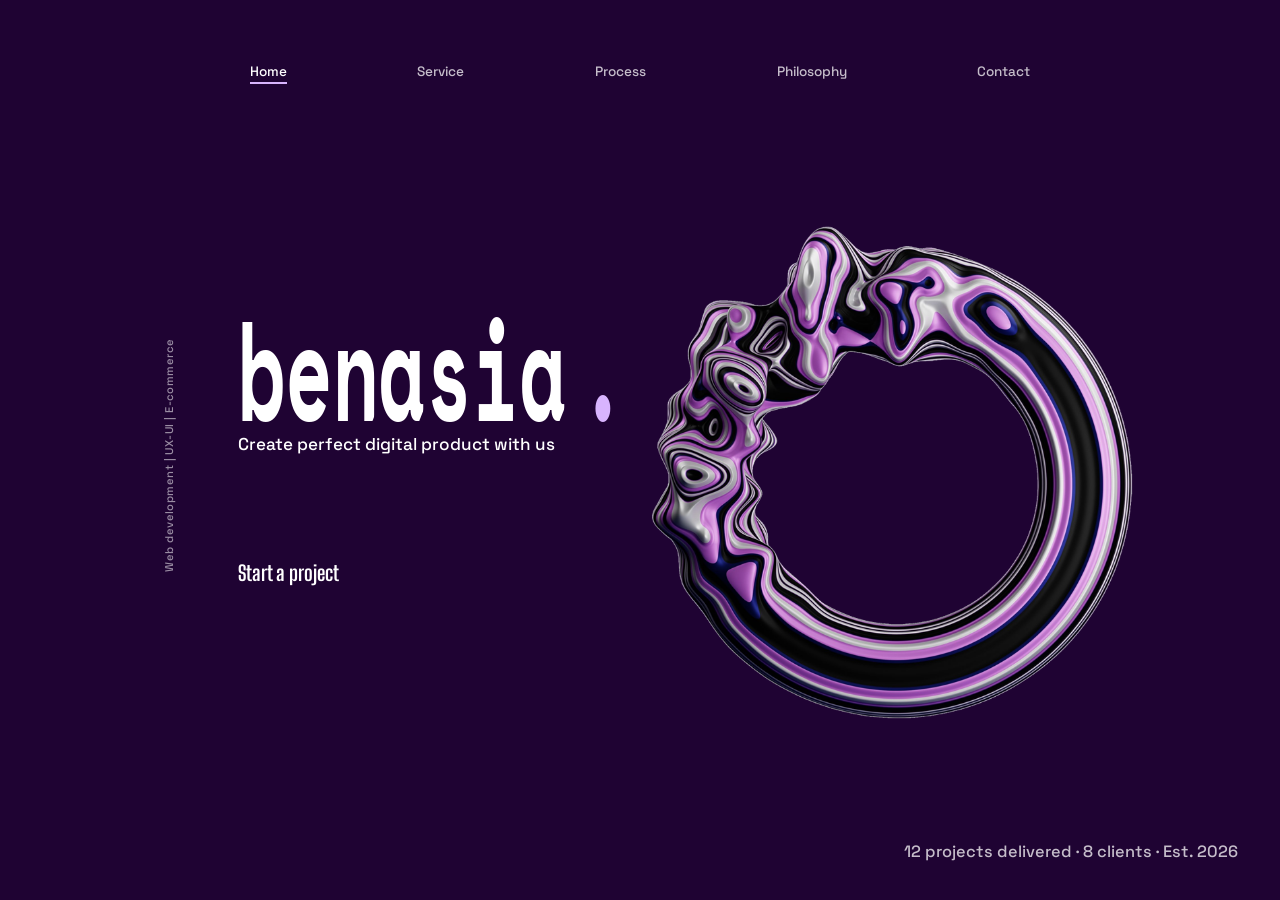
==== index.html @ 4ae8dc89 "Initial commit: Benasia hero section Dark violet hero with condensed monospace wordmark, 3D chrome r" ====
<!doctype html>
<html lang="en">
<head>
  <meta charset="UTF-8" />
  <meta name="viewport" content="width=device-width, initial-scale=1" />
  <title>Benasia — Web development, UX/UI, E-commerce</title>
  <meta name="description" content="Benasia crafts perfect digital products — web development, UX/UI design and e-commerce experiences." />

  <link rel="preconnect" href="https://fonts.googleapis.com" />
  <link rel="preconnect" href="https://fonts.gstatic.com" crossorigin />
  <link href="https://fonts.googleapis.com/css2?family=Space+Mono:wght@700&family=Big+Shoulders+Display:wght@700;800;900&family=Space+Grotesk:wght@400;500;600;700&display=swap" rel="stylesheet" />

  <link rel="stylesheet" href="styles.css" />
</head>
<body>
  <a class="skip-link" href="#main">Skip to main content</a>

  <main id="main">
    <section class="hero" id="top" aria-labelledby="hero-title">
      <header class="site-header">
        <div class="site-header__inner">
          <nav class="primary-nav" aria-label="Primary">
            <ul id="primary-nav-list" class="primary-nav__list">
              <li><a href="#top" class="is-active">Home</a></li>
              <li><a href="#service">Service</a></li>
              <li><a href="#process">Process</a></li>
              <li><a href="#philosophy">Philosophy</a></li>
              <li><a href="#contact">Contact</a></li>
            </ul>
          </nav>

          <button
            type="button"
            class="nav-toggle"
            id="navToggle"
            aria-expanded="false"
            aria-controls="primary-nav-list"
            aria-label="Toggle navigation menu"
          >
            <span class="nav-toggle__bar"></span>
            <span class="nav-toggle__bar"></span>
            <span class="nav-toggle__bar"></span>
          </button>
        </div>
      </header>

      <p class="hero__vertical-label">Web development&nbsp;|&nbsp;UX-UI&nbsp;|&nbsp;E-commerce</p>

      <div class="hero__visual" aria-hidden="true">
        <img class="ring-art" src="assets/ring.png" alt="" width="748" height="760" />
      </div>

      <div class="hero__content">
        <h1 id="hero-title" class="hero__title">
          <span class="hero__title-visual" aria-hidden="true"><span class="hero__title-word"><span>b</span><span>e</span><span>n</span><span>a</span><span>s</span><span>i</span><span>a</span></span><span class="hero__title-dot">.</span></span>
          <span class="sr-only">benasia.</span>
        </h1>

        <p class="hero__subtitle">Create perfect digital product with us</p>

        <a class="hero__cta" href="#contact">
          Start a project
          <svg class="hero__cta-icon" width="16" height="16" viewBox="0 0 24 24" fill="none" aria-hidden="true" focusable="false">
            <path d="M5 12h14M13 6l6 6-6 6" stroke="currentColor" stroke-width="2" stroke-linecap="round" stroke-linejoin="round" />
          </svg>
        </a>
      </div>

      <p class="hero__stats">12 projects delivered&nbsp;&middot;&nbsp;8 clients&nbsp;&middot;&nbsp;Est. 2026</p>
    </section>
  </main>

  <script src="script.js" defer></script>
</body>
</html>
---- styles.css ----
/* ---------------------------------------------------
   Design tokens
   Desktop layout below is calibrated against a measured
   1920x1080 reference comp (positions expressed in vw/vh
   so the composition scales together as one unit).
--------------------------------------------------- */
:root {
  /* color */
  --color-bg: #1f0333;
  --color-text: #ffffff;
  --color-text-muted: rgba(255, 255, 255, 0.74);
  --color-text-faint: rgba(255, 255, 255, 0.55);
  --color-accent: #a855f7;
  --color-accent-2: #d8b4fe;
  --color-focus: #e9d8ff;

  /* type */
  --font-display: "Big Shoulders Display", ui-sans-serif, system-ui, sans-serif;
  --font-body: "Space Grotesk", ui-sans-serif, system-ui, sans-serif;

  /* spacing (4/8 rhythm) */
  --space-1: 0.25rem;
  --space-2: 0.5rem;
  --space-3: 0.75rem;
  --space-4: 1rem;
  --space-6: 1.5rem;
  --space-8: 2rem;
  --space-12: 3rem;
  --space-16: 4rem;
  --space-24: 6rem;

  /* motion */
  --ease-out: cubic-bezier(0.16, 1, 0.3, 1);
  --duration-fast: 180ms;
  --duration-base: 260ms;

  /* layout */
  --container-max: 1280px;
}

/* ---------------------------------------------------
   Reset
--------------------------------------------------- */
*,
*::before,
*::after {
  box-sizing: border-box;
}

html {
  -webkit-text-size-adjust: 100%;
}

body {
  margin: 0;
  min-height: 100dvh;
  background: var(--color-bg);
  color: var(--color-text);
  font-family: var(--font-body);
  font-size: 16px;
  line-height: 1.5;
  -webkit-font-smoothing: antialiased;
}

img,
svg {
  display: block;
  max-width: 100%;
}

a {
  color: inherit;
  text-decoration: none;
}

ul {
  margin: 0;
  padding: 0;
  list-style: none;
}

button {
  font: inherit;
  color: inherit;
  background: none;
  border: none;
  cursor: pointer;
}

.wrap {
  width: 100%;
  max-width: var(--container-max);
  margin-inline: auto;
  padding-inline: var(--space-6);
}

/* ---------------------------------------------------
   Accessibility helpers
--------------------------------------------------- */
.skip-link {
  position: absolute;
  top: -100%;
  left: var(--space-4);
  z-index: 1000;
  background: var(--color-text);
  color: var(--color-bg);
  padding: var(--space-3) var(--space-6);
  border-radius: 8px;
  font-weight: 600;
  transition: top var(--duration-base) var(--ease-out);
}

.skip-link:focus {
  top: var(--space-4);
}

:focus-visible {
  outline: 2px solid var(--color-focus);
  outline-offset: 3px;
  border-radius: 4px;
}

.sr-only {
  position: absolute;
  width: 1px;
  height: 1px;
  padding: 0;
  margin: -1px;
  overflow: hidden;
  clip: rect(0, 0, 0, 0);
  white-space: nowrap;
  border: 0;
}

/* ---------------------------------------------------
   Hero (fills the viewport; header/nav, vertical label,
   ring and stats are all anchored to it by vw/vh so the
   whole composition matches the reference comp together)
--------------------------------------------------- */
.hero {
  position: relative;
  min-height: 100vh;
  min-height: 100dvh;
  overflow: clip;
}

.site-header {
  position: absolute;
  top: 0;
  left: 0;
  right: 0;
  z-index: 100;
  padding-top: 5.6vh;
}

.site-header__inner {
  position: relative;
  display: flex;
  align-items: center;
  justify-content: center;
}

.primary-nav__list {
  display: flex;
  align-items: center;
  width: min(61vw, 1170px);
  justify-content: space-between;
}

.primary-nav__list a {
  position: relative;
  display: inline-flex;
  align-items: center;
  min-height: 44px;
  font-size: clamp(0.85rem, 1.05vw, 1.1rem);
  font-weight: 500;
  color: var(--color-text-muted);
  transition: color var(--duration-fast) var(--ease-out);
}

.primary-nav__list a::after {
  content: "";
  position: absolute;
  left: 0;
  right: 100%;
  bottom: 10px;
  height: 2px;
  background: var(--color-accent-2);
  transition: right var(--duration-base) var(--ease-out);
}

.primary-nav__list a:hover,
.primary-nav__list a:focus-visible {
  color: var(--color-text);
}

.primary-nav__list a:hover::after,
.primary-nav__list a:focus-visible::after,
.primary-nav__list a.is-active::after {
  right: 0;
}

.primary-nav__list a.is-active {
  color: var(--color-text);
}

.nav-toggle {
  display: none;
  position: absolute;
  right: var(--space-6);
  top: 50%;
  transform: translateY(-50%);
  flex-direction: column;
  justify-content: center;
  align-items: center;
  gap: 5px;
  width: 44px;
  height: 44px;
  border-radius: 8px;
}

.nav-toggle__bar {
  width: 22px;
  height: 2px;
  background: var(--color-text);
  border-radius: 2px;
  transition: transform var(--duration-base) var(--ease-out), opacity var(--duration-fast) var(--ease-out);
}

.nav-toggle[aria-expanded="true"] .nav-toggle__bar:nth-child(1) {
  transform: translateY(7px) rotate(45deg);
}

.nav-toggle[aria-expanded="true"] .nav-toggle__bar:nth-child(2) {
  opacity: 0;
}

.nav-toggle[aria-expanded="true"] .nav-toggle__bar:nth-child(3) {
  transform: translateY(-7px) rotate(-45deg);
}

.hero__vertical-label {
  position: absolute;
  left: 13.2vw;
  top: 50.5vh;
  transform: translate(-50%, -50%) rotate(180deg);
  writing-mode: vertical-rl;
  font-size: clamp(0.7rem, 0.8vw, 0.9rem);
  font-weight: 500;
  letter-spacing: 0.04em;
  color: var(--color-text-faint);
  margin: 0;
  white-space: nowrap;
  z-index: 2;
}

.hero__visual {
  position: absolute;
  z-index: 1;
  left: 69.7vw;
  top: 52.4vh;
  transform: translate(-50%, -50%);
  width: clamp(280px, 39.4vw, 760px);
  pointer-events: none;
}

.ring-art {
  position: relative;
  width: 100%;
  height: auto;
}

.hero__content {
  position: absolute;
  z-index: 2;
  left: 18.6vw;
  top: 34.3vh;
  max-width: 46vw;
}

.hero__title {
  margin: 0;
  font-family: "Space Mono", ui-monospace, monospace;
  font-weight: 700;
  font-size: clamp(2.4rem, 10.9vw, 13.1rem);
  line-height: 0.85;
  letter-spacing: -0.02em;
}

.hero__title-visual {
  display: inline-flex;
  align-items: baseline;
  transform: scaleX(0.562);
  transform-origin: left center;
}

.hero__title-word {
  display: inline-flex;
}

.hero__title-word span {
  display: inline-block;
  clip-path: polygon(18% 0, 100% 0, 100% 82%, 82% 100%, 0 100%, 0 18%);
}

.hero__title-dot {
  display: inline-block;
  color: var(--color-accent-2);
  margin-left: 0.18em;
  clip-path: polygon(18% 0, 100% 0, 100% 82%, 82% 100%, 0 100%, 0 18%);
}

.hero__subtitle {
  margin: 0.5vh 0 0;
  max-width: 34ch;
  font-size: clamp(1rem, 1.34vw, 1.5rem);
  font-weight: 500;
  color: var(--color-text);
}

.hero__cta {
  display: inline-flex;
  align-items: center;
  gap: var(--space-2);
  margin-top: 10.5vh;
  min-height: 44px;
  font-family: var(--font-display);
  font-weight: 700;
  font-size: clamp(1.1rem, 1.62vw, 1.8rem);
  transition: color var(--duration-fast) var(--ease-out);
}

.hero__cta-icon {
  opacity: 0;
  transform: translateX(-4px);
  transition: transform var(--duration-base) var(--ease-out), opacity var(--duration-base) var(--ease-out);
}

.hero__cta:hover,
.hero__cta:focus-visible {
  color: var(--color-accent-2);
}

.hero__cta:hover .hero__cta-icon,
.hero__cta:focus-visible .hero__cta-icon {
  opacity: 1;
  transform: translateX(0);
}

.hero__stats {
  position: absolute;
  right: 3.3vw;
  bottom: 3.9vh;
  margin: 0;
  font-size: clamp(0.9rem, 1.28vw, 1.5rem);
  font-weight: 500;
  color: var(--color-text-muted);
  z-index: 2;
}

/* ---------------------------------------------------
   Reduced motion
--------------------------------------------------- */
@media (prefers-reduced-motion: reduce) {
  * {
    scroll-behavior: auto !important;
  }
}

/* ---------------------------------------------------
   Responsive (below the reference's desktop composition,
   fall back to a simple stacked flow layout)
--------------------------------------------------- */
@media (max-width: 1023px) {
  .hero {
    min-height: auto;
    padding-block: 6.5rem 3rem;
  }

  .site-header {
    position: relative;
    padding-top: 0;
  }

  .site-header__inner {
    padding-inline: var(--space-6);
    height: 72px;
  }

  .hero__vertical-label {
    display: none;
  }

  .hero__visual {
    position: relative;
    inset: auto;
    left: auto;
    top: auto;
    transform: none;
    width: min(80vw, 420px);
    margin-inline: auto;
  }

  .hero__content {
    position: relative;
    left: auto;
    top: auto;
    max-width: none;
    padding-inline: clamp(2rem, 8vw, 3.5rem);
    text-align: left;
  }

  .hero__title {
    font-size: clamp(2.75rem, 12vw, 5.5rem);
  }

  .hero__cta {
    margin-top: var(--space-8);
  }

  .hero__stats {
    position: static;
    margin-top: var(--space-12);
    padding-inline: clamp(2rem, 8vw, 3.5rem);
    text-align: center;
  }
}

@media (max-width: 767px) {
  .site-header__inner {
    height: 64px;
  }

  .primary-nav {
    position: fixed;
    inset: 64px 0 0 0;
    background: var(--color-bg);
    display: flex;
    flex-direction: column;
    align-items: center;
    justify-content: center;
    transform: translateY(-12px);
    opacity: 0;
    visibility: hidden;
    transition: opacity var(--duration-base) var(--ease-out), transform var(--duration-base) var(--ease-out), visibility 0s linear var(--duration-base);
    z-index: 90;
  }

  .primary-nav.is-open {
    opacity: 1;
    visibility: visible;
    transform: translateY(0);
    transition: opacity var(--duration-base) var(--ease-out), transform var(--duration-base) var(--ease-out);
  }

  .primary-nav__list {
    width: auto;
    flex-direction: column;
    gap: var(--space-6);
  }

  .primary-nav__list a {
    font-size: 1.5rem;
  }

  .nav-toggle {
    display: inline-flex;
  }

  .hero__title {
    font-size: clamp(2.5rem, 14vw, 4rem);
  }
}
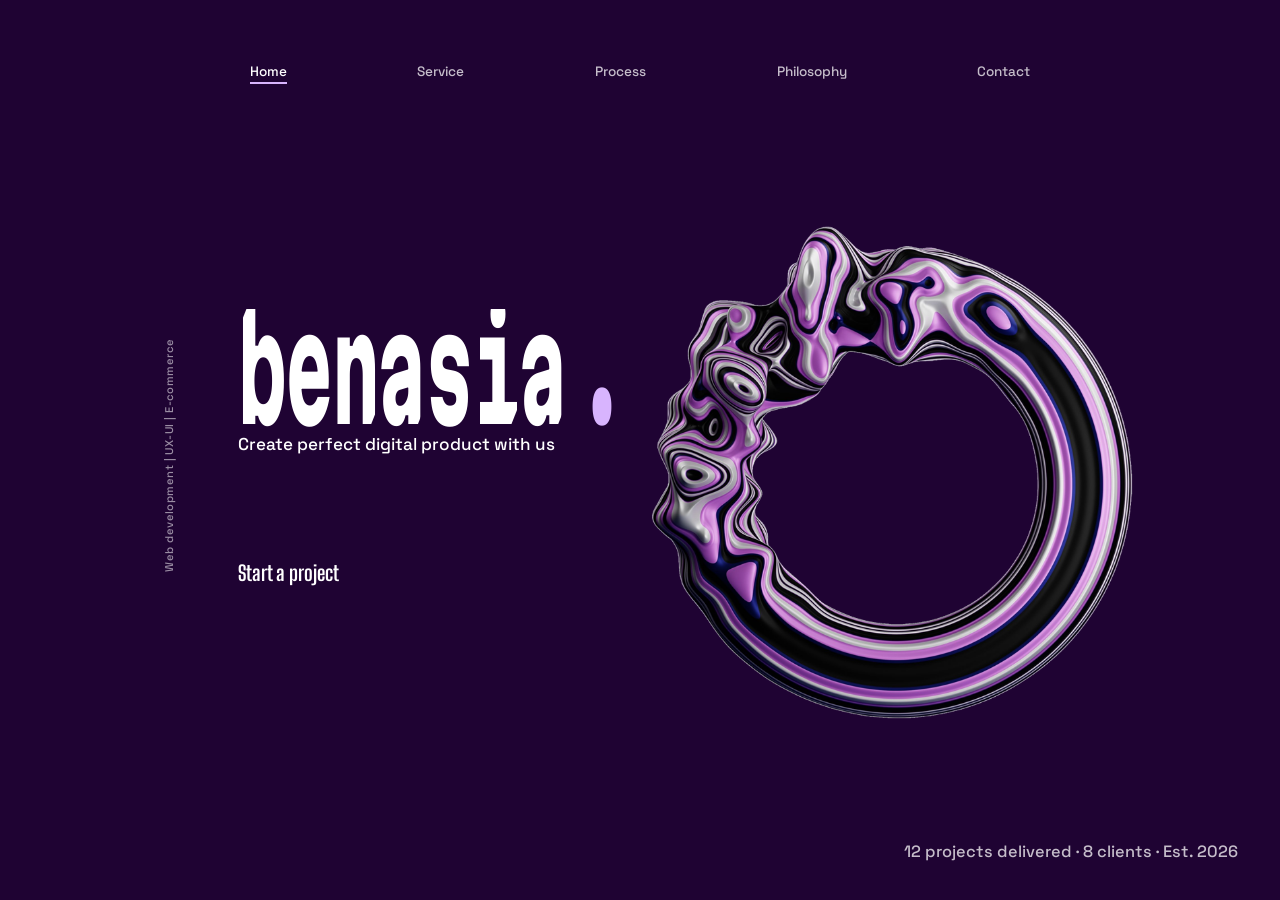
==== commit 921c39c8: "Switch hero wordmark font to Martian Mono Matches the "Academy" font used in the original Canva desi" ====
--- a/index.html
+++ b/index.html
@@ -8,7 +8,7 @@
 
   <link rel="preconnect" href="https://fonts.googleapis.com" />
   <link rel="preconnect" href="https://fonts.gstatic.com" crossorigin />
-  <link href="https://fonts.googleapis.com/css2?family=Space+Mono:wght@700&family=Big+Shoulders+Display:wght@700;800;900&family=Space+Grotesk:wght@400;500;600;700&display=swap" rel="stylesheet" />
+  <link href="https://fonts.googleapis.com/css2?family=Martian+Mono:wght@800&family=Big+Shoulders+Display:wght@700;800;900&family=Space+Grotesk:wght@400;500;600;700&display=swap" rel="stylesheet" />
 
   <link rel="stylesheet" href="styles.css" />
 </head>
--- a/styles.css
+++ b/styles.css
@@ -280,8 +280,8 @@
 
 .hero__title {
   margin: 0;
-  font-family: "Space Mono", ui-monospace, monospace;
-  font-weight: 700;
+  font-family: "Martian Mono", ui-monospace, monospace;
+  font-weight: 800;
   font-size: clamp(2.4rem, 10.9vw, 13.1rem);
   line-height: 0.85;
   letter-spacing: -0.02em;
@@ -290,7 +290,7 @@
 .hero__title-visual {
   display: inline-flex;
   align-items: baseline;
-  transform: scaleX(0.562);
+  transform: scaleX(0.491);
   transform-origin: left center;
 }
 
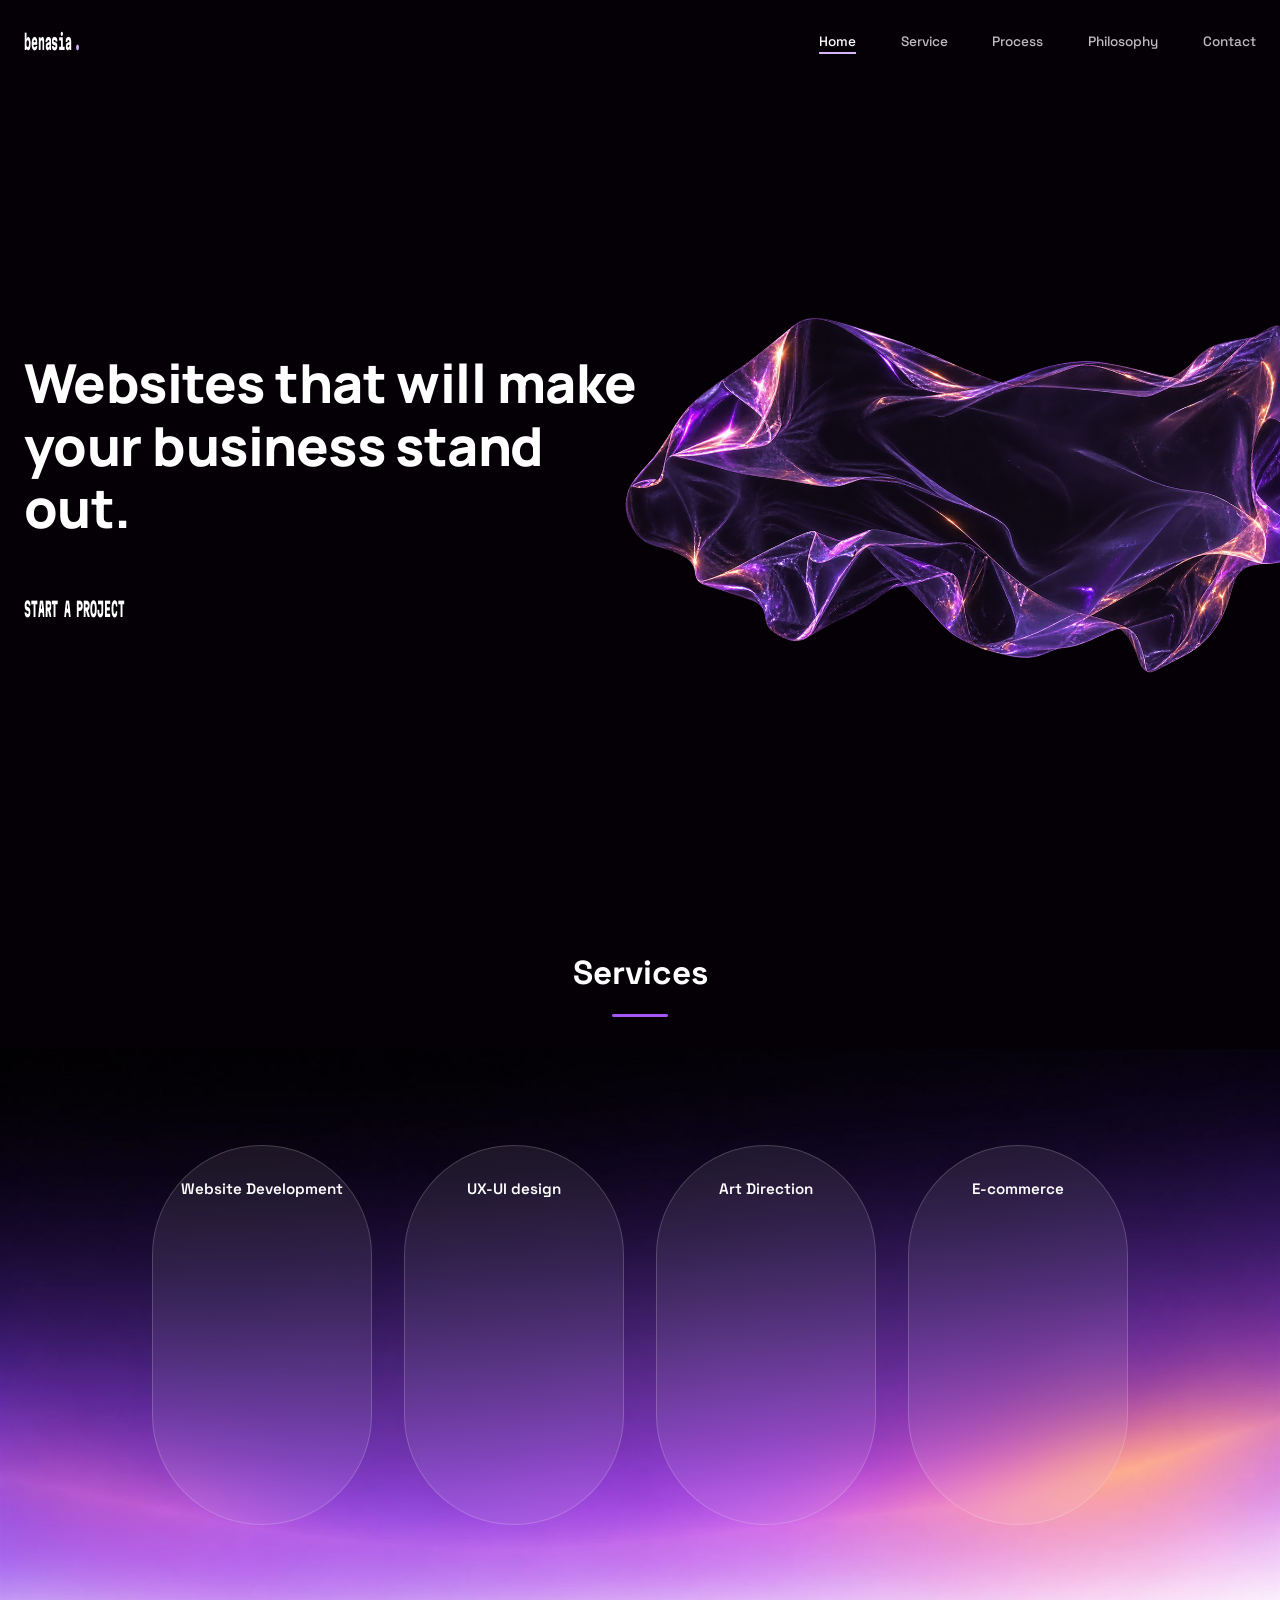
==== commit 639b5ea3: "Redesign hero and add Services section - Move the "benasia." wordmark into a small nav logo, replace" ====
--- a/index.html
+++ b/index.html
@@ -8,65 +8,76 @@
 
   <link rel="preconnect" href="https://fonts.googleapis.com" />
   <link rel="preconnect" href="https://fonts.gstatic.com" crossorigin />
-  <link href="https://fonts.googleapis.com/css2?family=Martian+Mono:wght@800&family=Big+Shoulders+Display:wght@700;800;900&family=Space+Grotesk:wght@400;500;600;700&display=swap" rel="stylesheet" />
+  <link href="https://fonts.googleapis.com/css2?family=Martian+Mono:wght@800&family=Manrope:wght@500;700;800&family=Space+Grotesk:wght@400;500;600;700&display=swap" rel="stylesheet" />
 
   <link rel="stylesheet" href="styles.css" />
 </head>
 <body>
   <a class="skip-link" href="#main">Skip to main content</a>
 
+  <header class="site-header">
+    <div class="wrap site-header__inner">
+      <a class="brand-mark" href="#top" aria-label="Benasia home">
+        <span class="chamfer" aria-hidden="true"><span class="chamfer__word"><span>b</span><span>e</span><span>n</span><span>a</span><span>s</span><span>i</span><span>a</span></span><span class="chamfer__dot">.</span></span>
+        <span class="sr-only">benasia.</span>
+      </a>
+
+      <nav class="primary-nav" aria-label="Primary">
+        <ul id="primary-nav-list" class="primary-nav__list">
+          <li><a href="#top" class="is-active">Home</a></li>
+          <li><a href="#service">Service</a></li>
+          <li><a href="#process">Process</a></li>
+          <li><a href="#philosophy">Philosophy</a></li>
+          <li><a href="#contact">Contact</a></li>
+        </ul>
+      </nav>
+
+      <button
+        type="button"
+        class="nav-toggle"
+        id="navToggle"
+        aria-expanded="false"
+        aria-controls="primary-nav-list"
+        aria-label="Toggle navigation menu"
+      >
+        <span class="nav-toggle__bar"></span>
+        <span class="nav-toggle__bar"></span>
+        <span class="nav-toggle__bar"></span>
+      </button>
+    </div>
+  </header>
+
   <main id="main">
     <section class="hero" id="top" aria-labelledby="hero-title">
-      <header class="site-header">
-        <div class="site-header__inner">
-          <nav class="primary-nav" aria-label="Primary">
-            <ul id="primary-nav-list" class="primary-nav__list">
-              <li><a href="#top" class="is-active">Home</a></li>
-              <li><a href="#service">Service</a></li>
-              <li><a href="#process">Process</a></li>
-              <li><a href="#philosophy">Philosophy</a></li>
-              <li><a href="#contact">Contact</a></li>
-            </ul>
-          </nav>
+      <div class="wrap hero__grid">
+        <div class="hero__content">
+          <h1 id="hero-title" class="hero__title">Websites that will make your business stand out.</h1>
 
-          <button
-            type="button"
-            class="nav-toggle"
-            id="navToggle"
-            aria-expanded="false"
-            aria-controls="primary-nav-list"
-            aria-label="Toggle navigation menu"
-          >
-            <span class="nav-toggle__bar"></span>
-            <span class="nav-toggle__bar"></span>
-            <span class="nav-toggle__bar"></span>
-          </button>
+          <a class="hero__cta" href="#contact">
+            <span class="chamfer" aria-hidden="true"><span class="chamfer__word"><span>S</span><span>T</span><span>A</span><span>R</span><span>T</span><span class="chamfer__space"></span><span>A</span><span class="chamfer__space"></span><span>P</span><span>R</span><span>O</span><span>J</span><span>E</span><span>C</span><span>T</span></span></span>
+            <span class="sr-only">Start a project</span>
+          </a>
         </div>
-      </header>
 
-      <p class="hero__vertical-label">Web development&nbsp;|&nbsp;UX-UI&nbsp;|&nbsp;E-commerce</p>
+        <div class="hero__visual" aria-hidden="true">
+          <img class="fabric-art" src="assets/fabric.png" alt="" width="1400" height="788" />
+        </div>
+      </div>
+    </section>
 
-      <div class="hero__visual" aria-hidden="true">
-        <img class="ring-art" src="assets/ring.png" alt="" width="748" height="760" />
+    <section class="services" id="service" aria-labelledby="services-title">
+      <div class="services__header">
+        <h2 id="services-title" class="services__title">Services</h2>
       </div>
 
-      <div class="hero__content">
-        <h1 id="hero-title" class="hero__title">
-          <span class="hero__title-visual" aria-hidden="true"><span class="hero__title-word"><span>b</span><span>e</span><span>n</span><span>a</span><span>s</span><span>i</span><span>a</span></span><span class="hero__title-dot">.</span></span>
-          <span class="sr-only">benasia.</span>
-        </h1>
-
-        <p class="hero__subtitle">Create perfect digital product with us</p>
-
-        <a class="hero__cta" href="#contact">
-          Start a project
-          <svg class="hero__cta-icon" width="16" height="16" viewBox="0 0 24 24" fill="none" aria-hidden="true" focusable="false">
-            <path d="M5 12h14M13 6l6 6-6 6" stroke="currentColor" stroke-width="2" stroke-linecap="round" stroke-linejoin="round" />
-          </svg>
-        </a>
+      <div class="services__panel">
+        <ul class="services__list">
+          <li class="services__card">Website Development</li>
+          <li class="services__card">UX-UI design</li>
+          <li class="services__card">Art Direction</li>
+          <li class="services__card">E-commerce</li>
+        </ul>
       </div>
-
-      <p class="hero__stats">12 projects delivered&nbsp;&middot;&nbsp;8 clients&nbsp;&middot;&nbsp;Est. 2026</p>
     </section>
   </main>
 
--- a/styles.css
+++ b/styles.css
@@ -1,12 +1,10 @@
 /* ---------------------------------------------------
    Design tokens
-   Desktop layout below is calibrated against a measured
-   1920x1080 reference comp (positions expressed in vw/vh
-   so the composition scales together as one unit).
 --------------------------------------------------- */
 :root {
   /* color */
   --color-bg: #1f0333;
+  --color-bg-black: #050006;
   --color-text: #ffffff;
   --color-text-muted: rgba(255, 255, 255, 0.74);
   --color-text-faint: rgba(255, 255, 255, 0.55);
@@ -15,7 +13,8 @@
   --color-focus: #e9d8ff;
 
   /* type */
-  --font-display: "Big Shoulders Display", ui-sans-serif, system-ui, sans-serif;
+  --font-chamfer: "Martian Mono", ui-monospace, monospace;
+  --font-display: "Manrope", ui-sans-serif, system-ui, sans-serif;
   --font-body: "Space Grotesk", ui-sans-serif, system-ui, sans-serif;
 
   /* spacing (4/8 rhythm) */
@@ -36,6 +35,7 @@
 
   /* layout */
   --container-max: 1280px;
+  --header-height: 84px;
 }
 
 /* ---------------------------------------------------
@@ -54,7 +54,7 @@
 body {
   margin: 0;
   min-height: 100dvh;
-  background: var(--color-bg);
+  background: var(--color-bg-black);
   color: var(--color-text);
   font-family: var(--font-body);
   font-size: 16px;
@@ -133,38 +133,76 @@
 }
 
 /* ---------------------------------------------------
-   Hero (fills the viewport; header/nav, vertical label,
-   ring and stats are all anchored to it by vw/vh so the
-   whole composition matches the reference comp together)
---------------------------------------------------- */
-.hero {
-  position: relative;
-  min-height: 100vh;
-  min-height: 100dvh;
-  overflow: clip;
-}
-
+   Chamfered wordmark component
+   Reused for the nav brand-mark and CTA labels. Martian
+   Mono already has flat/blocky terminals; the clip-path
+   chamfers each glyph's four corners at a diagonal to get
+   the octagonal "cut corner" look, and scaleX tightens the
+   monospace letter width down to match.
+--------------------------------------------------- */
+.chamfer {
+  display: inline-flex;
+  align-items: baseline;
+  font-family: var(--font-chamfer);
+  font-weight: 800;
+  transform: scaleX(0.491);
+  transform-origin: left center;
+}
+
+.chamfer__word {
+  display: inline-flex;
+}
+
+.chamfer__word span {
+  display: inline-block;
+  clip-path: polygon(18% 0, 100% 0, 100% 82%, 82% 100%, 0 100%, 0 18%);
+}
+
+.chamfer__space {
+  display: inline-block;
+  width: 0.55em;
+}
+
+.chamfer__dot {
+  display: inline-block;
+  color: var(--color-accent-2);
+  margin-left: 0.18em;
+  clip-path: polygon(18% 0, 100% 0, 100% 82%, 82% 100%, 0 100%, 0 18%);
+}
+
+/* ---------------------------------------------------
+   Header / Nav
+--------------------------------------------------- */
 .site-header {
-  position: absolute;
+  position: sticky;
   top: 0;
-  left: 0;
-  right: 0;
   z-index: 100;
-  padding-top: 5.6vh;
+  background: var(--color-bg-black);
 }
 
 .site-header__inner {
-  position: relative;
   display: flex;
   align-items: center;
-  justify-content: center;
+  justify-content: space-between;
+  gap: var(--space-8);
+  height: var(--header-height);
+}
+
+.brand-mark {
+  display: inline-flex;
+  align-items: center;
+  min-height: 44px;
+  flex-shrink: 0;
+}
+
+.brand-mark .chamfer {
+  font-size: clamp(1.1rem, 1.6vw, 1.4rem);
 }
 
 .primary-nav__list {
   display: flex;
   align-items: center;
-  width: min(61vw, 1170px);
-  justify-content: space-between;
+  gap: clamp(1.5rem, 3.5vw, 3rem);
 }
 
 .primary-nav__list a {
@@ -172,7 +210,7 @@
   display: inline-flex;
   align-items: center;
   min-height: 44px;
-  font-size: clamp(0.85rem, 1.05vw, 1.1rem);
+  font-size: clamp(0.85rem, 1.05vw, 1.05rem);
   font-weight: 500;
   color: var(--color-text-muted);
   transition: color var(--duration-fast) var(--ease-out);
@@ -206,10 +244,6 @@
 
 .nav-toggle {
   display: none;
-  position: absolute;
-  right: var(--space-6);
-  top: 50%;
-  transform: translateY(-50%);
   flex-direction: column;
   justify-content: center;
   align-items: center;
@@ -217,6 +251,7 @@
   width: 44px;
   height: 44px;
   border-radius: 8px;
+  flex-shrink: 0;
 }
 
 .nav-toggle__bar {
@@ -239,123 +274,131 @@
   transform: translateY(-7px) rotate(-45deg);
 }
 
-.hero__vertical-label {
-  position: absolute;
-  left: 13.2vw;
-  top: 50.5vh;
-  transform: translate(-50%, -50%) rotate(180deg);
-  writing-mode: vertical-rl;
-  font-size: clamp(0.7rem, 0.8vw, 0.9rem);
-  font-weight: 500;
-  letter-spacing: 0.04em;
-  color: var(--color-text-faint);
-  margin: 0;
-  white-space: nowrap;
+/* ---------------------------------------------------
+   Hero
+--------------------------------------------------- */
+.hero {
+  position: relative;
+  overflow: clip;
+  background: var(--color-bg-black);
+}
+
+.hero__grid {
+  display: grid;
+  grid-template-columns: minmax(0, 1fr) minmax(0, 1fr);
+  align-items: center;
+  min-height: calc(100vh - var(--header-height));
+  min-height: calc(100dvh - var(--header-height));
+  padding-block: var(--space-16);
+}
+
+.hero__content {
+  position: relative;
   z-index: 2;
+  max-width: 620px;
+}
+
+.hero__title {
+  margin: 0 0 var(--space-12);
+  font-family: var(--font-display);
+  font-weight: 800;
+  font-size: clamp(2.25rem, 4.2vw, 3.75rem);
+  line-height: 1.16;
+  letter-spacing: -0.01em;
+}
+
+.hero__cta {
+  display: inline-flex;
+  align-items: center;
+  min-height: 44px;
+  transition: color var(--duration-fast) var(--ease-out);
+}
+
+.hero__cta .chamfer {
+  font-size: clamp(1.1rem, 1.6vw, 1.5rem);
+}
+
+.hero__cta:hover,
+.hero__cta:focus-visible {
+  color: var(--color-accent-2);
 }
 
 .hero__visual {
   position: absolute;
   z-index: 1;
-  left: 69.7vw;
-  top: 52.4vh;
-  transform: translate(-50%, -50%);
-  width: clamp(280px, 39.4vw, 760px);
+  top: 50%;
+  right: -6%;
+  transform: translateY(-50%);
+  width: min(58vw, 900px);
   pointer-events: none;
 }
 
-.ring-art {
-  position: relative;
+.fabric-art {
   width: 100%;
   height: auto;
 }
 
-.hero__content {
-  position: absolute;
-  z-index: 2;
-  left: 18.6vw;
-  top: 34.3vh;
-  max-width: 46vw;
-}
-
-.hero__title {
+/* ---------------------------------------------------
+   Services
+--------------------------------------------------- */
+.services__header {
+  background: var(--color-bg-black);
+  padding-block: var(--space-12) var(--space-8);
+  text-align: center;
+}
+
+.services__title {
   margin: 0;
-  font-family: "Martian Mono", ui-monospace, monospace;
-  font-weight: 800;
-  font-size: clamp(2.4rem, 10.9vw, 13.1rem);
-  line-height: 0.85;
-  letter-spacing: -0.02em;
-}
-
-.hero__title-visual {
-  display: inline-flex;
-  align-items: baseline;
-  transform: scaleX(0.491);
-  transform-origin: left center;
-}
-
-.hero__title-word {
-  display: inline-flex;
-}
-
-.hero__title-word span {
-  display: inline-block;
-  clip-path: polygon(18% 0, 100% 0, 100% 82%, 82% 100%, 0 100%, 0 18%);
-}
-
-.hero__title-dot {
-  display: inline-block;
-  color: var(--color-accent-2);
-  margin-left: 0.18em;
-  clip-path: polygon(18% 0, 100% 0, 100% 82%, 82% 100%, 0 100%, 0 18%);
-}
-
-.hero__subtitle {
-  margin: 0.5vh 0 0;
-  max-width: 34ch;
-  font-size: clamp(1rem, 1.34vw, 1.5rem);
-  font-weight: 500;
+  font-family: var(--font-body);
+  font-weight: 700;
+  font-size: clamp(1.6rem, 2.6vw, 2.25rem);
+}
+
+.services__title::after {
+  content: "";
+  display: block;
+  width: 56px;
+  height: 3px;
+  margin: var(--space-4) auto 0;
+  border-radius: 2px;
+  background: var(--color-accent);
+}
+
+.services__panel {
+  display: flex;
+  justify-content: center;
+  padding-block: var(--space-24);
+  background-image: url("assets/services-gradient.jpg");
+  background-size: cover;
+  background-position: center;
+}
+
+.services__list {
+  display: flex;
+  flex-wrap: wrap;
+  justify-content: center;
+  gap: clamp(1rem, 2.5vw, 2rem);
+  width: 100%;
+  max-width: var(--container-max);
+  padding-inline: var(--space-6);
+}
+
+.services__card {
+  flex: 1 1 180px;
+  max-width: 220px;
+  min-height: 380px;
+  display: flex;
+  justify-content: center;
+  padding: var(--space-8) var(--space-4) 0;
+  border-radius: 999px;
+  background: rgba(255, 255, 255, 0.08);
+  border: 1px solid rgba(255, 255, 255, 0.18);
+  backdrop-filter: blur(16px);
+  -webkit-backdrop-filter: blur(16px);
   color: var(--color-text);
-}
-
-.hero__cta {
-  display: inline-flex;
-  align-items: center;
-  gap: var(--space-2);
-  margin-top: 10.5vh;
-  min-height: 44px;
-  font-family: var(--font-display);
-  font-weight: 700;
-  font-size: clamp(1.1rem, 1.62vw, 1.8rem);
-  transition: color var(--duration-fast) var(--ease-out);
-}
-
-.hero__cta-icon {
-  opacity: 0;
-  transform: translateX(-4px);
-  transition: transform var(--duration-base) var(--ease-out), opacity var(--duration-base) var(--ease-out);
-}
-
-.hero__cta:hover,
-.hero__cta:focus-visible {
-  color: var(--color-accent-2);
-}
-
-.hero__cta:hover .hero__cta-icon,
-.hero__cta:focus-visible .hero__cta-icon {
-  opacity: 1;
-  transform: translateX(0);
-}
-
-.hero__stats {
-  position: absolute;
-  right: 3.3vw;
-  bottom: 3.9vh;
-  margin: 0;
-  font-size: clamp(0.9rem, 1.28vw, 1.5rem);
-  font-weight: 500;
-  color: var(--color-text-muted);
-  z-index: 2;
+  font-weight: 600;
+  font-size: clamp(0.95rem, 1.1vw, 1.1rem);
+  text-align: center;
 }
 
 /* ---------------------------------------------------
@@ -368,73 +411,45 @@
 }
 
 /* ---------------------------------------------------
-   Responsive (below the reference's desktop composition,
-   fall back to a simple stacked flow layout)
+   Responsive
 --------------------------------------------------- */
 @media (max-width: 1023px) {
-  .hero {
+  .hero__grid {
+    grid-template-columns: 1fr;
     min-height: auto;
-    padding-block: 6.5rem 3rem;
-  }
-
-  .site-header {
-    position: relative;
-    padding-top: 0;
-  }
-
-  .site-header__inner {
-    padding-inline: var(--space-6);
-    height: 72px;
-  }
-
-  .hero__vertical-label {
-    display: none;
+    gap: var(--space-12);
+    padding-block: var(--space-12);
+  }
+
+  .hero__content {
+    max-width: none;
   }
 
   .hero__visual {
     position: relative;
     inset: auto;
-    left: auto;
     top: auto;
+    right: auto;
     transform: none;
-    width: min(80vw, 420px);
+    width: min(85vw, 560px);
     margin-inline: auto;
-  }
-
-  .hero__content {
-    position: relative;
-    left: auto;
-    top: auto;
-    max-width: none;
-    padding-inline: clamp(2rem, 8vw, 3.5rem);
-    text-align: left;
-  }
-
-  .hero__title {
-    font-size: clamp(2.75rem, 12vw, 5.5rem);
-  }
-
-  .hero__cta {
-    margin-top: var(--space-8);
-  }
-
-  .hero__stats {
-    position: static;
-    margin-top: var(--space-12);
-    padding-inline: clamp(2rem, 8vw, 3.5rem);
-    text-align: center;
+    order: 2;
+  }
+
+  .services__card {
+    min-height: 300px;
   }
 }
 
 @media (max-width: 767px) {
-  .site-header__inner {
-    height: 64px;
+  :root {
+    --header-height: 64px;
   }
 
   .primary-nav {
     position: fixed;
     inset: 64px 0 0 0;
-    background: var(--color-bg);
+    background: var(--color-bg-black);
     display: flex;
     flex-direction: column;
     align-items: center;
@@ -454,7 +469,6 @@
   }
 
   .primary-nav__list {
-    width: auto;
     flex-direction: column;
     gap: var(--space-6);
   }
@@ -468,6 +482,17 @@
   }
 
   .hero__title {
-    font-size: clamp(2.5rem, 14vw, 4rem);
-  }
-}
+    font-size: clamp(2rem, 8vw, 2.75rem);
+  }
+
+  .services__list {
+    gap: var(--space-4);
+  }
+
+  .services__card {
+    flex: 1 1 130px;
+    min-height: 220px;
+    border-radius: 32px;
+    padding-top: var(--space-6);
+  }
+}
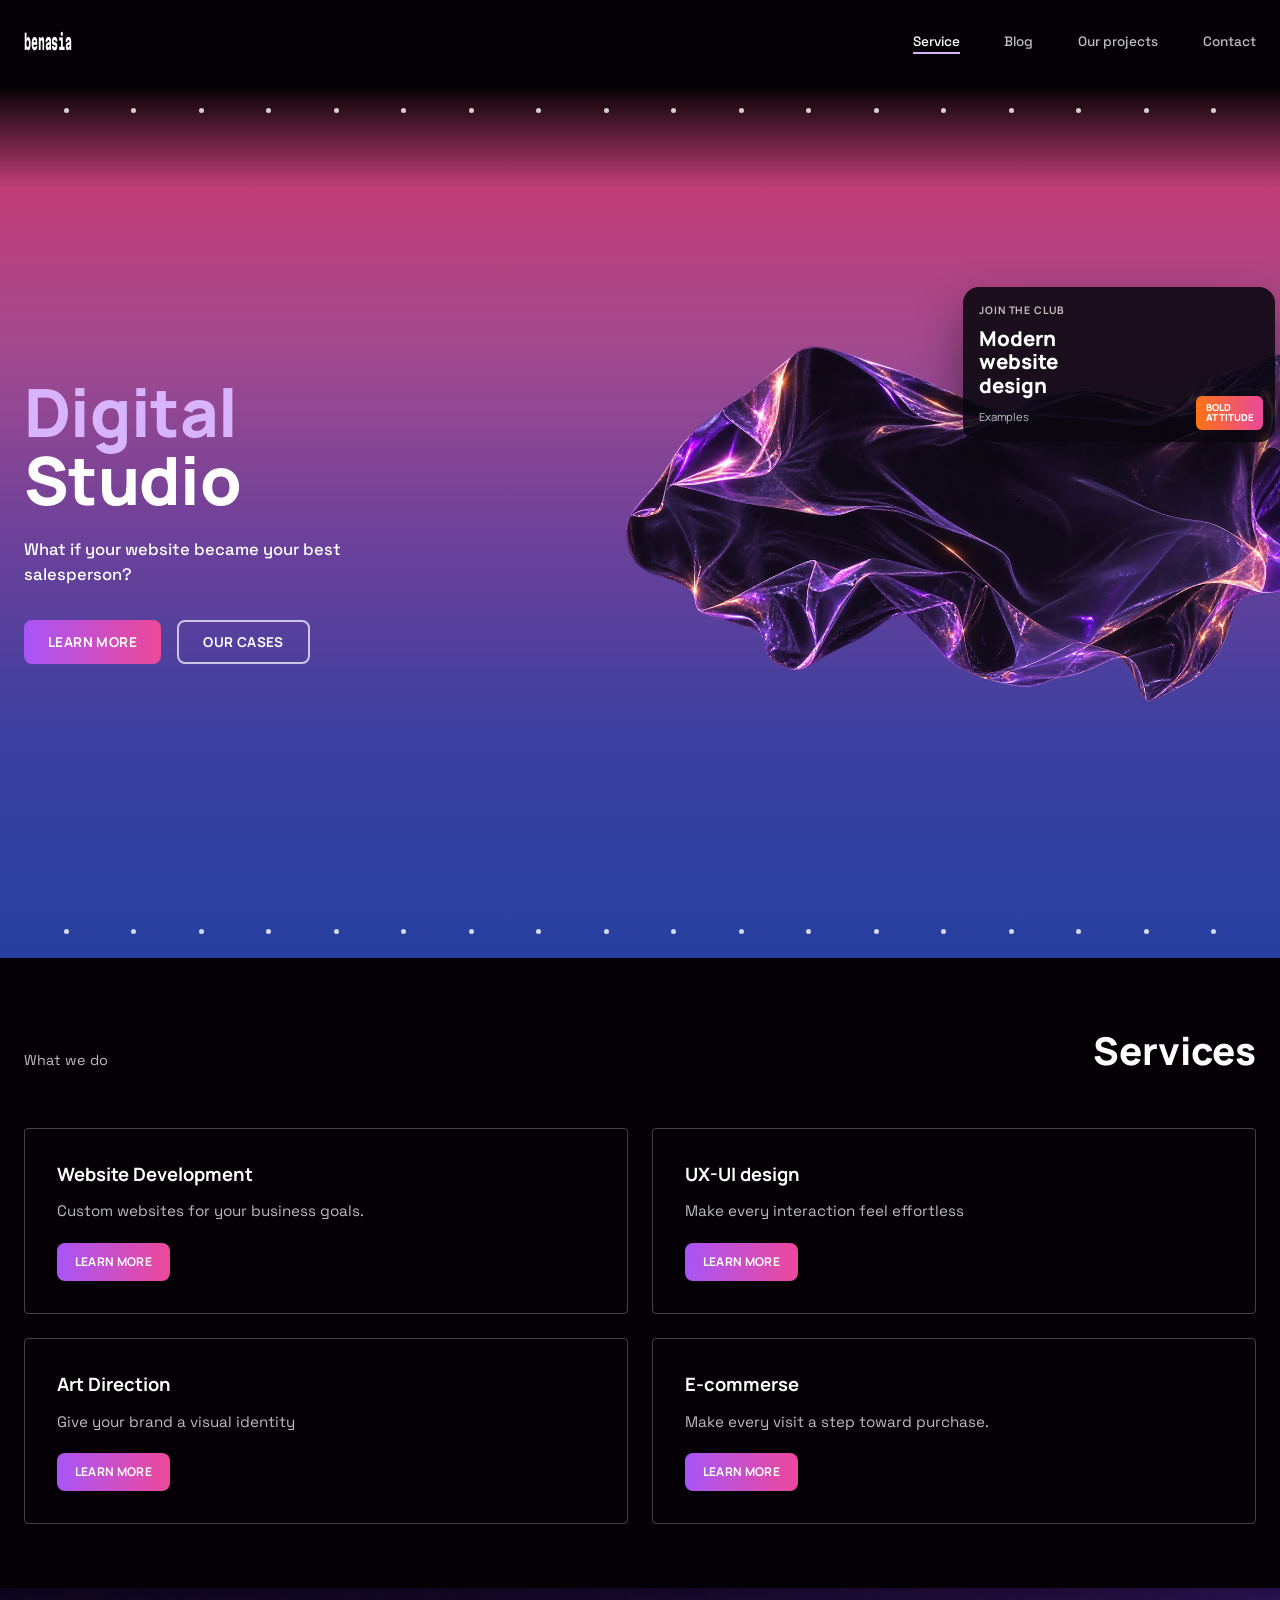
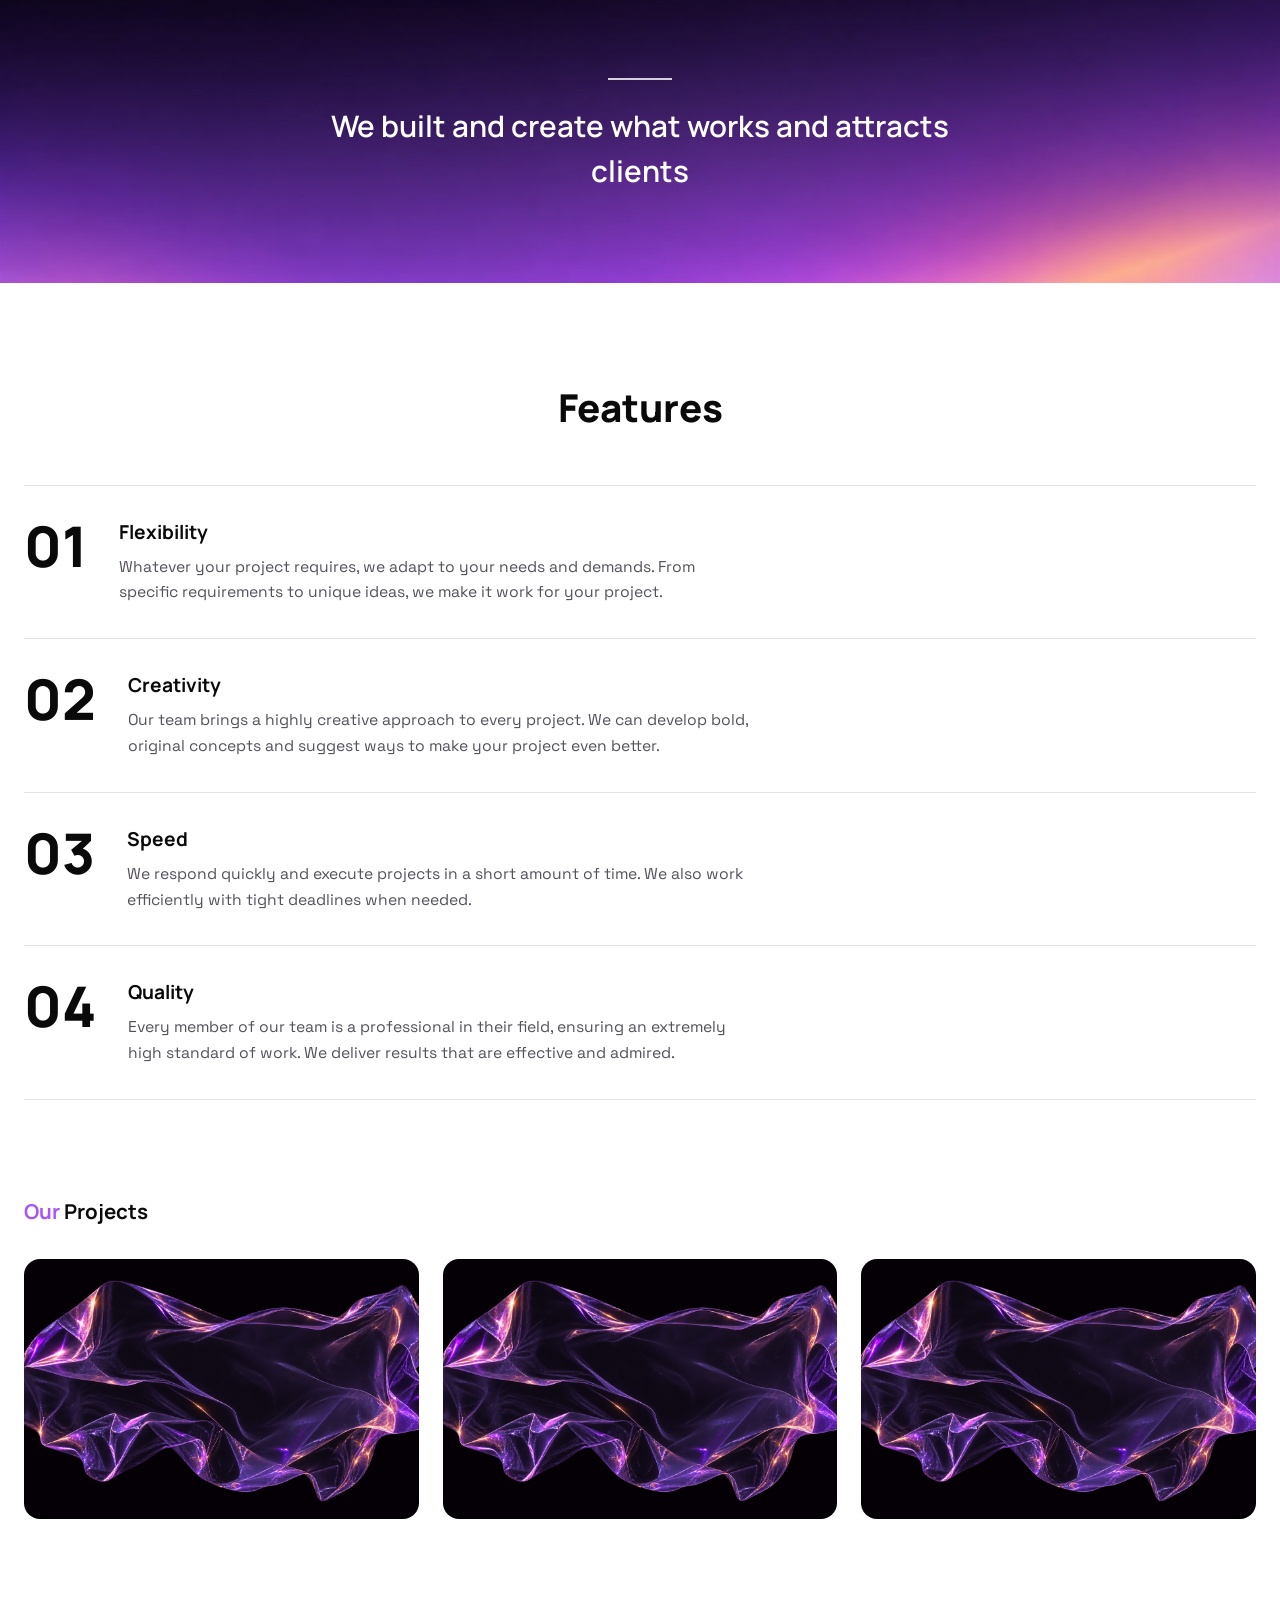
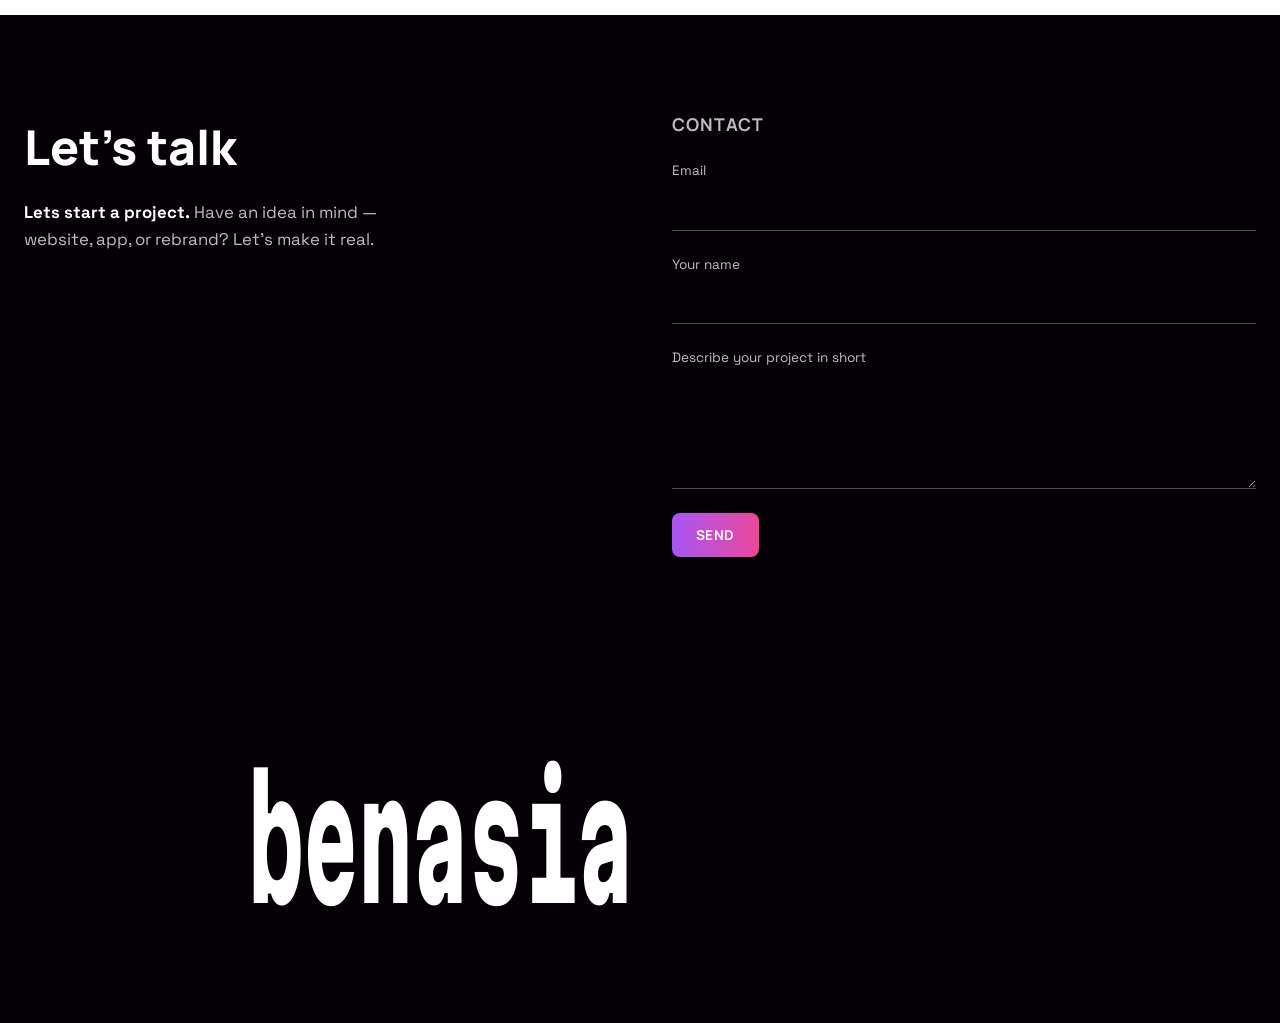
==== commit 77254fde: "Full site rebuild: Digital Studio hero, Services, Features, Projects, Contact Rebuilds the entire pa" ====
--- a/index.html
+++ b/index.html
@@ -3,12 +3,12 @@
 <head>
   <meta charset="UTF-8" />
   <meta name="viewport" content="width=device-width, initial-scale=1" />
-  <title>Benasia — Web development, UX/UI, E-commerce</title>
-  <meta name="description" content="Benasia crafts perfect digital products — web development, UX/UI design and e-commerce experiences." />
+  <title>Benasia — Digital Studio</title>
+  <meta name="description" content="Benasia is a digital studio building websites, UX/UI design, art direction and e-commerce experiences that attract clients." />
 
   <link rel="preconnect" href="https://fonts.googleapis.com" />
   <link rel="preconnect" href="https://fonts.gstatic.com" crossorigin />
-  <link href="https://fonts.googleapis.com/css2?family=Martian+Mono:wght@800&family=Manrope:wght@500;700;800&family=Space+Grotesk:wght@400;500;600;700&display=swap" rel="stylesheet" />
+  <link href="https://fonts.googleapis.com/css2?family=Martian+Mono:wght@800&family=Manrope:wght@500;600;700;800&family=Space+Grotesk:wght@400;500;600;700&display=swap" rel="stylesheet" />
 
   <link rel="stylesheet" href="styles.css" />
 </head>
@@ -18,16 +18,15 @@
   <header class="site-header">
     <div class="wrap site-header__inner">
       <a class="brand-mark" href="#top" aria-label="Benasia home">
-        <span class="chamfer" aria-hidden="true"><span class="chamfer__word"><span>b</span><span>e</span><span>n</span><span>a</span><span>s</span><span>i</span><span>a</span></span><span class="chamfer__dot">.</span></span>
-        <span class="sr-only">benasia.</span>
+        <span class="chamfer" aria-hidden="true"><span class="chamfer__word"><span>b</span><span>e</span><span>n</span><span>a</span><span>s</span><span>i</span><span>a</span></span></span>
+        <span class="sr-only">benasia</span>
       </a>
 
       <nav class="primary-nav" aria-label="Primary">
         <ul id="primary-nav-list" class="primary-nav__list">
-          <li><a href="#top" class="is-active">Home</a></li>
-          <li><a href="#service">Service</a></li>
-          <li><a href="#process">Process</a></li>
-          <li><a href="#philosophy">Philosophy</a></li>
+          <li><a href="#service" class="is-active">Service</a></li>
+          <li><a href="#blog">Blog</a></li>
+          <li><a href="#projects">Our projects</a></li>
           <li><a href="#contact">Contact</a></li>
         </ul>
       </nav>
@@ -49,37 +48,167 @@
 
   <main id="main">
     <section class="hero" id="top" aria-labelledby="hero-title">
+      <p class="hero__dots hero__dots--top" aria-hidden="true">
+        <span></span><span></span><span></span><span></span><span></span><span></span><span></span><span></span><span></span><span></span><span></span><span></span><span></span><span></span><span></span><span></span><span></span><span></span>
+      </p>
+
       <div class="wrap hero__grid">
         <div class="hero__content">
-          <h1 id="hero-title" class="hero__title">Websites that will make your business stand out.</h1>
-
-          <a class="hero__cta" href="#contact">
-            <span class="chamfer" aria-hidden="true"><span class="chamfer__word"><span>S</span><span>T</span><span>A</span><span>R</span><span>T</span><span class="chamfer__space"></span><span>A</span><span class="chamfer__space"></span><span>P</span><span>R</span><span>O</span><span>J</span><span>E</span><span>C</span><span>T</span></span></span>
-            <span class="sr-only">Start a project</span>
-          </a>
+          <h1 id="hero-title" class="hero__title">
+            <span class="hero__title-line hero__title-line--accent">Digital</span>
+            <span class="hero__title-line">Studio</span>
+          </h1>
+
+          <p class="hero__subtitle">What if your website became your best salesperson?</p>
+
+          <div class="hero__actions">
+            <a class="btn btn--gradient" href="#contact">Learn more</a>
+            <a class="btn btn--outline" href="#projects">Our cases</a>
+          </div>
         </div>
 
         <div class="hero__visual" aria-hidden="true">
           <img class="fabric-art" src="assets/fabric.png" alt="" width="1400" height="788" />
-        </div>
-      </div>
+
+          <div class="hero__mockup">
+            <p class="hero__mockup-eyebrow">Join the club</p>
+            <p class="hero__mockup-title">Modern<br />website<br />design</p>
+            <p class="hero__mockup-caption">Examples</p>
+            <p class="hero__mockup-tag">Bold<br />attitude</p>
+          </div>
+        </div>
+      </div>
+
+      <p class="hero__dots hero__dots--bottom" aria-hidden="true">
+        <span></span><span></span><span></span><span></span><span></span><span></span><span></span><span></span><span></span><span></span><span></span><span></span><span></span><span></span><span></span><span></span><span></span><span></span>
+      </p>
     </section>
 
     <section class="services" id="service" aria-labelledby="services-title">
-      <div class="services__header">
+      <div class="wrap services__header">
+        <p class="services__eyebrow">What we do</p>
         <h2 id="services-title" class="services__title">Services</h2>
       </div>
 
-      <div class="services__panel">
-        <ul class="services__list">
-          <li class="services__card">Website Development</li>
-          <li class="services__card">UX-UI design</li>
-          <li class="services__card">Art Direction</li>
-          <li class="services__card">E-commerce</li>
+      <div class="wrap services__grid">
+        <article class="service-card">
+          <h3 class="service-card__title">Website Development</h3>
+          <p class="service-card__text">Custom websites for your business goals.</p>
+          <a class="btn btn--gradient btn--sm" href="#contact">Learn more</a>
+        </article>
+
+        <article class="service-card">
+          <h3 class="service-card__title">UX-UI design</h3>
+          <p class="service-card__text">Make every interaction feel effortless</p>
+          <a class="btn btn--gradient btn--sm" href="#contact">Learn more</a>
+        </article>
+
+        <article class="service-card">
+          <h3 class="service-card__title">Art Direction</h3>
+          <p class="service-card__text">Give your brand a visual identity</p>
+          <a class="btn btn--gradient btn--sm" href="#contact">Learn more</a>
+        </article>
+
+        <article class="service-card">
+          <h3 class="service-card__title">E-commerse</h3>
+          <p class="service-card__text">Make every visit a step toward purchase.</p>
+          <a class="btn btn--gradient btn--sm" href="#contact">Learn more</a>
+        </article>
+      </div>
+    </section>
+
+    <section class="statement" aria-label="Statement">
+      <span class="statement__line" aria-hidden="true"></span>
+      <p class="statement__text">We built and create what works and attracts clients</p>
+    </section>
+
+    <section class="features" id="features" aria-labelledby="features-title">
+      <div class="wrap">
+        <h2 id="features-title" class="features__title">Features</h2>
+
+        <ol class="features__list">
+          <li class="feature">
+            <span class="feature__number" aria-hidden="true">01</span>
+            <h3 class="feature__title">Flexibility</h3>
+            <p class="feature__text">Whatever your project requires, we adapt to your needs and demands. From specific requirements to unique ideas, we make it work for your project.</p>
+          </li>
+          <li class="feature">
+            <span class="feature__number" aria-hidden="true">02</span>
+            <h3 class="feature__title">Creativity</h3>
+            <p class="feature__text">Our team brings a highly creative approach to every project. We can develop bold, original concepts and suggest ways to make your project even better.</p>
+          </li>
+          <li class="feature">
+            <span class="feature__number" aria-hidden="true">03</span>
+            <h3 class="feature__title">Speed</h3>
+            <p class="feature__text">We respond quickly and execute projects in a short amount of time. We also work efficiently with tight deadlines when needed.</p>
+          </li>
+          <li class="feature">
+            <span class="feature__number" aria-hidden="true">04</span>
+            <h3 class="feature__title">Quality</h3>
+            <p class="feature__text">Every member of our team is a professional in their field, ensuring an extremely high standard of work. We deliver results that are effective and admired.</p>
+          </li>
+        </ol>
+      </div>
+    </section>
+
+    <section class="projects" id="projects" aria-labelledby="projects-title">
+      <div class="wrap">
+        <h2 id="projects-title" class="projects__title"><span class="projects__title-accent">Our</span> Projects</h2>
+
+        <ul class="projects__list">
+          <li class="projects__item">
+            <img src="assets/fabric.png" alt="Placeholder — replace with a real project image" loading="lazy" />
+          </li>
+          <li class="projects__item">
+            <img src="assets/fabric.png" alt="Placeholder — replace with a real project image" loading="lazy" />
+          </li>
+          <li class="projects__item">
+            <img src="assets/fabric.png" alt="Placeholder — replace with a real project image" loading="lazy" />
+          </li>
         </ul>
       </div>
     </section>
+
+    <section class="contact" id="contact" aria-labelledby="contact-title">
+      <div class="wrap contact__grid">
+        <div class="contact__intro">
+          <h2 class="contact__heading">Let&rsquo;s talk</h2>
+          <p class="contact__text">
+            <strong>Lets start a project.</strong> Have an idea in mind — website, app, or rebrand? Let&rsquo;s make it real.
+          </p>
+        </div>
+
+        <div class="contact__form-wrap">
+          <h3 id="contact-title" class="contact__form-title">Contact</h3>
+
+          <form class="contact__form" id="contactForm" novalidate>
+            <div class="field">
+              <label for="field-email">Email</label>
+              <input type="email" id="field-email" name="email" autocomplete="email" required />
+            </div>
+
+            <div class="field">
+              <label for="field-name">Your name</label>
+              <input type="text" id="field-name" name="name" autocomplete="name" required />
+            </div>
+
+            <div class="field">
+              <label for="field-project">Describe your project in short</label>
+              <textarea id="field-project" name="project" rows="4" required></textarea>
+            </div>
+
+            <button type="submit" class="btn btn--gradient">Send</button>
+            <p class="contact__form-status" id="contactFormStatus" role="status" aria-live="polite"></p>
+          </form>
+        </div>
+      </div>
+    </section>
   </main>
+
+  <footer class="site-footer" aria-label="Footer">
+    <span class="chamfer chamfer--footer" aria-hidden="true"><span class="chamfer__word"><span>b</span><span>e</span><span>n</span><span>a</span><span>s</span><span>i</span><span>a</span></span></span>
+    <span class="sr-only">Benasia</span>
+  </footer>
 
   <script src="script.js" defer></script>
 </body>
--- a/styles.css
+++ b/styles.css
@@ -10,7 +10,14 @@
   --color-text-faint: rgba(255, 255, 255, 0.55);
   --color-accent: #a855f7;
   --color-accent-2: #d8b4fe;
+  --color-accent-pink: #ec4899;
   --color-focus: #e9d8ff;
+  --gradient-cta: linear-gradient(90deg, var(--color-accent), var(--color-accent-pink));
+  --gradient-hero: linear-gradient(180deg, #000000 0%, #c23e77 12%, #a34a8e 30%, #6c419a 52%, #3b3fa0 75%, #26409f 100%);
+
+  --color-ink: #0a0a0a;
+  --color-ink-muted: #55505c;
+  --color-hairline: #e6e2ea;
 
   /* type */
   --font-chamfer: "Martian Mono", ui-monospace, monospace;
@@ -49,6 +56,7 @@
 
 html {
   -webkit-text-size-adjust: 100%;
+  scroll-behavior: smooth;
 }
 
 body {
@@ -73,7 +81,8 @@
   text-decoration: none;
 }
 
-ul {
+ul,
+ol {
   margin: 0;
   padding: 0;
   list-style: none;
@@ -85,6 +94,11 @@
   background: none;
   border: none;
   cursor: pointer;
+}
+
+input,
+textarea {
+  font: inherit;
 }
 
 .wrap {
@@ -134,11 +148,6 @@
 
 /* ---------------------------------------------------
    Chamfered wordmark component
-   Reused for the nav brand-mark and CTA labels. Martian
-   Mono already has flat/blocky terminals; the clip-path
-   chamfers each glyph's four corners at a diagonal to get
-   the octagonal "cut corner" look, and scaleX tightens the
-   monospace letter width down to match.
 --------------------------------------------------- */
 .chamfer {
   display: inline-flex;
@@ -168,6 +177,53 @@
   color: var(--color-accent-2);
   margin-left: 0.18em;
   clip-path: polygon(18% 0, 100% 0, 100% 82%, 82% 100%, 0 100%, 0 18%);
+}
+
+/* ---------------------------------------------------
+   Buttons
+--------------------------------------------------- */
+.btn {
+  display: inline-flex;
+  align-items: center;
+  justify-content: center;
+  min-height: 44px;
+  padding-inline: 1.5rem;
+  border-radius: 8px;
+  font-family: var(--font-display);
+  font-weight: 700;
+  font-size: 0.85rem;
+  text-transform: uppercase;
+  letter-spacing: 0.03em;
+  transition: transform var(--duration-fast) var(--ease-out), box-shadow var(--duration-fast) var(--ease-out), background-color var(--duration-fast) var(--ease-out);
+}
+
+.btn--gradient {
+  background: var(--gradient-cta);
+  color: #fff;
+}
+
+.btn--gradient:hover,
+.btn--gradient:focus-visible {
+  transform: translateY(-2px);
+  box-shadow: 0 10px 24px rgba(168, 85, 247, 0.35);
+}
+
+.btn--outline {
+  background: transparent;
+  border: 2px solid rgba(255, 255, 255, 0.7);
+  color: #fff;
+}
+
+.btn--outline:hover,
+.btn--outline:focus-visible {
+  background: rgba(255, 255, 255, 0.1);
+  border-color: #fff;
+}
+
+.btn--sm {
+  min-height: 38px;
+  padding-inline: 1.1rem;
+  font-size: 0.75rem;
 }
 
 /* ---------------------------------------------------
@@ -280,10 +336,36 @@
 .hero {
   position: relative;
   overflow: clip;
-  background: var(--color-bg-black);
+  background: var(--gradient-hero);
+}
+
+.hero__dots {
+  position: relative;
+  z-index: 2;
+  display: flex;
+  justify-content: space-between;
+  margin: 0;
+  padding-inline: clamp(var(--space-6), 5vw, var(--space-16));
+}
+
+.hero__dots--top {
+  padding-block-start: var(--space-6);
+}
+
+.hero__dots--bottom {
+  padding-block-end: var(--space-6);
+}
+
+.hero__dots span {
+  width: 5px;
+  height: 5px;
+  border-radius: 50%;
+  background: rgba(255, 255, 255, 0.8);
 }
 
 .hero__grid {
+  position: relative;
+  z-index: 2;
   display: grid;
   grid-template-columns: minmax(0, 1fr) minmax(0, 1fr);
   align-items: center;
@@ -295,32 +377,38 @@
 .hero__content {
   position: relative;
   z-index: 2;
-  max-width: 620px;
+  max-width: 560px;
 }
 
 .hero__title {
-  margin: 0 0 var(--space-12);
+  margin: 0 0 var(--space-6);
   font-family: var(--font-display);
   font-weight: 800;
-  font-size: clamp(2.25rem, 4.2vw, 3.75rem);
-  line-height: 1.16;
+  font-size: clamp(2.75rem, 5.2vw, 4.5rem);
+  line-height: 1.02;
   letter-spacing: -0.01em;
 }
 
-.hero__cta {
-  display: inline-flex;
-  align-items: center;
-  min-height: 44px;
-  transition: color var(--duration-fast) var(--ease-out);
-}
-
-.hero__cta .chamfer {
-  font-size: clamp(1.1rem, 1.6vw, 1.5rem);
-}
-
-.hero__cta:hover,
-.hero__cta:focus-visible {
+.hero__title-line {
+  display: block;
+}
+
+.hero__title-line--accent {
   color: var(--color-accent-2);
+}
+
+.hero__subtitle {
+  margin: 0 0 var(--space-8);
+  max-width: 30ch;
+  font-size: clamp(1rem, 1.3vw, 1.2rem);
+  font-weight: 500;
+  color: var(--color-text);
+}
+
+.hero__actions {
+  display: flex;
+  flex-wrap: wrap;
+  gap: var(--space-4);
 }
 
 .hero__visual {
@@ -338,73 +426,344 @@
   height: auto;
 }
 
+.hero__mockup {
+  position: absolute;
+  z-index: 3;
+  top: -6%;
+  right: 11%;
+  width: 42%;
+  min-width: 220px;
+  padding: var(--space-4);
+  border-radius: 16px;
+  background: rgba(8, 6, 14, 0.88);
+  box-shadow: 0 24px 48px rgba(0, 0, 0, 0.45);
+  font-family: var(--font-display);
+}
+
+.hero__mockup-eyebrow {
+  margin: 0 0 var(--space-2);
+  font-size: 0.65rem;
+  font-weight: 700;
+  text-transform: uppercase;
+  letter-spacing: 0.08em;
+  color: var(--color-text-muted);
+}
+
+.hero__mockup-title {
+  margin: 0 0 var(--space-3);
+  font-size: clamp(1rem, 1.6vw, 1.35rem);
+  font-weight: 800;
+  line-height: 1.15;
+}
+
+.hero__mockup-caption {
+  margin: 0;
+  font-size: 0.7rem;
+  color: var(--color-text-muted);
+}
+
+.hero__mockup-tag {
+  position: absolute;
+  bottom: var(--space-3);
+  right: var(--space-3);
+  margin: 0;
+  padding: 0.4rem 0.6rem;
+  border-radius: 6px;
+  background: linear-gradient(90deg, #f97316, var(--color-accent-pink));
+  font-size: 0.6rem;
+  font-weight: 800;
+  line-height: 1.1;
+  text-transform: uppercase;
+}
+
 /* ---------------------------------------------------
    Services
 --------------------------------------------------- */
+.services {
+  background: var(--color-bg-black);
+  padding-block: var(--space-16);
+}
+
 .services__header {
-  background: var(--color-bg-black);
-  padding-block: var(--space-12) var(--space-8);
+  display: flex;
+  align-items: baseline;
+  justify-content: space-between;
+  flex-wrap: wrap;
+  gap: var(--space-4);
+  margin-bottom: var(--space-12);
+}
+
+.services__eyebrow {
+  margin: 0;
+  font-size: 0.9rem;
+  color: var(--color-text-muted);
+}
+
+.services__title {
+  margin: 0;
+  font-family: var(--font-display);
+  font-weight: 800;
+  font-size: clamp(1.75rem, 3vw, 2.5rem);
+}
+
+.services__grid {
+  display: grid;
+  grid-template-columns: repeat(2, minmax(0, 1fr));
+  gap: var(--space-6);
+}
+
+.service-card {
+  display: flex;
+  flex-direction: column;
+  align-items: flex-start;
+  gap: var(--space-3);
+  padding: var(--space-8);
+  border: 1px solid rgba(255, 255, 255, 0.25);
+  border-radius: 4px;
+  transition: border-color var(--duration-base) var(--ease-out);
+}
+
+.service-card:hover {
+  border-color: rgba(255, 255, 255, 0.5);
+}
+
+.service-card__title {
+  margin: 0;
+  font-family: var(--font-display);
+  font-weight: 700;
+  font-size: 1.15rem;
+}
+
+.service-card__text {
+  margin: 0 0 var(--space-2);
+  color: var(--color-text-muted);
+  font-size: 0.95rem;
+}
+
+/* ---------------------------------------------------
+   Statement divider
+--------------------------------------------------- */
+.statement {
+  padding-block: clamp(4rem, 10vh, 7rem);
   text-align: center;
-}
-
-.services__title {
-  margin: 0;
-  font-family: var(--font-body);
-  font-weight: 700;
-  font-size: clamp(1.6rem, 2.6vw, 2.25rem);
-}
-
-.services__title::after {
-  content: "";
-  display: block;
-  width: 56px;
-  height: 3px;
-  margin: var(--space-4) auto 0;
-  border-radius: 2px;
-  background: var(--color-accent);
-}
-
-.services__panel {
-  display: flex;
-  justify-content: center;
-  padding-block: var(--space-24);
   background-image: url("assets/services-gradient.jpg");
   background-size: cover;
   background-position: center;
 }
 
-.services__list {
+.statement__line {
+  display: block;
+  width: 64px;
+  height: 2px;
+  margin: 0 auto var(--space-6);
+  background: rgba(255, 255, 255, 0.8);
+}
+
+.statement__text {
+  margin: 0 auto;
+  max-width: 680px;
+  padding-inline: var(--space-6);
+  font-family: var(--font-display);
+  font-weight: 600;
+  font-size: clamp(1.25rem, 2.4vw, 1.85rem);
+}
+
+/* ---------------------------------------------------
+   Features (light section)
+--------------------------------------------------- */
+.features {
+  background: #ffffff;
+  color: var(--color-ink);
+  padding-block: var(--space-24);
+}
+
+.features__title {
+  margin: 0 0 var(--space-12);
+  text-align: center;
+  font-family: var(--font-display);
+  font-weight: 800;
+  font-size: clamp(1.75rem, 3vw, 2.5rem);
+}
+
+.features__list {
+  border-top: 1px solid var(--color-hairline);
+}
+
+.feature {
+  display: grid;
+  grid-template-columns: auto 1fr;
+  column-gap: var(--space-8);
+  row-gap: var(--space-2);
+  padding-block: var(--space-8);
+  border-bottom: 1px solid var(--color-hairline);
+}
+
+.feature__number {
+  grid-column: 1;
+  grid-row: 1 / span 2;
+  font-family: var(--font-display);
+  font-weight: 800;
+  font-size: clamp(2.5rem, 5vw, 3.5rem);
+  line-height: 1;
+  color: var(--color-ink);
+}
+
+.feature__title {
+  grid-column: 2;
+  grid-row: 1;
+  margin: 0;
+  font-family: var(--font-display);
+  font-weight: 700;
+  font-size: 1.2rem;
+}
+
+.feature__text {
+  grid-column: 2;
+  grid-row: 2;
+  margin: 0;
+  max-width: 62ch;
+  color: var(--color-ink-muted);
+  font-size: 0.98rem;
+  line-height: 1.65;
+}
+
+/* ---------------------------------------------------
+   Projects
+--------------------------------------------------- */
+.projects {
+  background: #ffffff;
+  color: var(--color-ink);
+  padding-block: 0 var(--space-24);
+}
+
+.projects__title {
+  margin: 0 0 var(--space-8);
+  font-family: var(--font-display);
+  font-weight: 700;
+  font-size: clamp(1.1rem, 1.6vw, 1.35rem);
+}
+
+.projects__title-accent {
+  color: var(--color-accent);
+}
+
+.projects__list {
+  display: grid;
+  grid-template-columns: repeat(3, minmax(0, 1fr));
+  gap: var(--space-6);
+}
+
+.projects__item img {
+  width: 100%;
+  height: 260px;
+  object-fit: cover;
+  border-radius: 16px;
+  background: var(--color-bg-black);
+}
+
+/* ---------------------------------------------------
+   Contact
+--------------------------------------------------- */
+.contact {
+  background: var(--color-bg-black);
+  border-radius: 48px 48px 0 0;
+  padding-block: var(--space-24) var(--space-16);
+}
+
+.contact__grid {
+  display: grid;
+  grid-template-columns: minmax(0, 1fr) minmax(0, 1fr);
+  gap: var(--space-16);
+}
+
+.contact__heading {
+  margin: 0 0 var(--space-4);
+  font-family: var(--font-display);
+  font-weight: 800;
+  font-size: clamp(2rem, 4vw, 3rem);
+}
+
+.contact__text {
+  margin: 0;
+  max-width: 38ch;
+  color: var(--color-text-muted);
+  font-size: 1.05rem;
+  line-height: 1.6;
+}
+
+.contact__text strong {
+  color: var(--color-text);
+}
+
+.contact__form-title {
+  margin: 0 0 var(--space-6);
+  font-family: var(--font-display);
+  font-weight: 700;
+  font-size: 1.1rem;
+  color: var(--color-text-muted);
+  text-transform: uppercase;
+  letter-spacing: 0.05em;
+}
+
+.field {
   display: flex;
-  flex-wrap: wrap;
-  justify-content: center;
-  gap: clamp(1rem, 2.5vw, 2rem);
-  width: 100%;
-  max-width: var(--container-max);
-  padding-inline: var(--space-6);
-}
-
-.services__card {
-  flex: 1 1 180px;
-  max-width: 220px;
-  min-height: 380px;
+  flex-direction: column;
+  gap: var(--space-2);
+  margin-bottom: var(--space-6);
+}
+
+.field label {
+  font-size: 0.85rem;
+  color: var(--color-text-muted);
+}
+
+.field input,
+.field textarea {
+  background: transparent;
+  border: none;
+  border-bottom: 1px solid rgba(255, 255, 255, 0.3);
+  color: var(--color-text);
+  padding-block: var(--space-2);
+  resize: vertical;
+  transition: border-color var(--duration-fast) var(--ease-out);
+}
+
+.field input:focus-visible,
+.field textarea:focus-visible {
+  outline: none;
+  border-color: var(--color-accent-2);
+}
+
+.contact__form-status {
+  margin: var(--space-4) 0 0;
+  min-height: 1.2em;
+  font-size: 0.9rem;
+  color: var(--color-accent-2);
+}
+
+/* ---------------------------------------------------
+   Footer
+--------------------------------------------------- */
+.site-footer {
   display: flex;
   justify-content: center;
-  padding: var(--space-8) var(--space-4) 0;
-  border-radius: 999px;
-  background: rgba(255, 255, 255, 0.08);
-  border: 1px solid rgba(255, 255, 255, 0.18);
-  backdrop-filter: blur(16px);
-  -webkit-backdrop-filter: blur(16px);
-  color: var(--color-text);
-  font-weight: 600;
-  font-size: clamp(0.95rem, 1.1vw, 1.1rem);
-  text-align: center;
+  overflow: clip;
+  background: var(--color-bg-black);
+  padding-block: var(--space-16);
+}
+
+.chamfer--footer {
+  font-size: clamp(3.5rem, 13vw, 10rem);
 }
 
 /* ---------------------------------------------------
    Reduced motion
 --------------------------------------------------- */
 @media (prefers-reduced-motion: reduce) {
+  html {
+    scroll-behavior: auto;
+  }
+
   * {
     scroll-behavior: auto !important;
   }
@@ -417,7 +776,7 @@
   .hero__grid {
     grid-template-columns: 1fr;
     min-height: auto;
-    gap: var(--space-12);
+    gap: var(--space-16);
     padding-block: var(--space-12);
   }
 
@@ -436,8 +795,21 @@
     order: 2;
   }
 
-  .services__card {
-    min-height: 300px;
+  .hero__mockup {
+    width: 55%;
+  }
+
+  .services__grid {
+    grid-template-columns: 1fr;
+  }
+
+  .projects__list {
+    grid-template-columns: repeat(2, minmax(0, 1fr));
+  }
+
+  .contact__grid {
+    grid-template-columns: 1fr;
+    gap: var(--space-12);
   }
 }
 
@@ -482,17 +854,41 @@
   }
 
   .hero__title {
-    font-size: clamp(2rem, 8vw, 2.75rem);
-  }
-
-  .services__list {
-    gap: var(--space-4);
-  }
-
-  .services__card {
-    flex: 1 1 130px;
-    min-height: 220px;
-    border-radius: 32px;
-    padding-top: var(--space-6);
-  }
-}
+    font-size: clamp(2.25rem, 10vw, 3rem);
+  }
+
+  .hero__mockup {
+    display: none;
+  }
+
+  .hero__dots span:nth-child(3n + 2),
+  .hero__dots span:nth-child(3n + 3) {
+    display: none;
+  }
+
+  .feature {
+    grid-template-columns: 1fr;
+  }
+
+  .feature__number {
+    grid-column: 1;
+    grid-row: 1;
+    margin-bottom: var(--space-1);
+  }
+
+  .feature__title {
+    grid-row: 2;
+  }
+
+  .feature__text {
+    grid-row: 3;
+  }
+
+  .projects__list {
+    grid-template-columns: 1fr;
+  }
+
+  .contact {
+    border-radius: 28px 28px 0 0;
+  }
+}
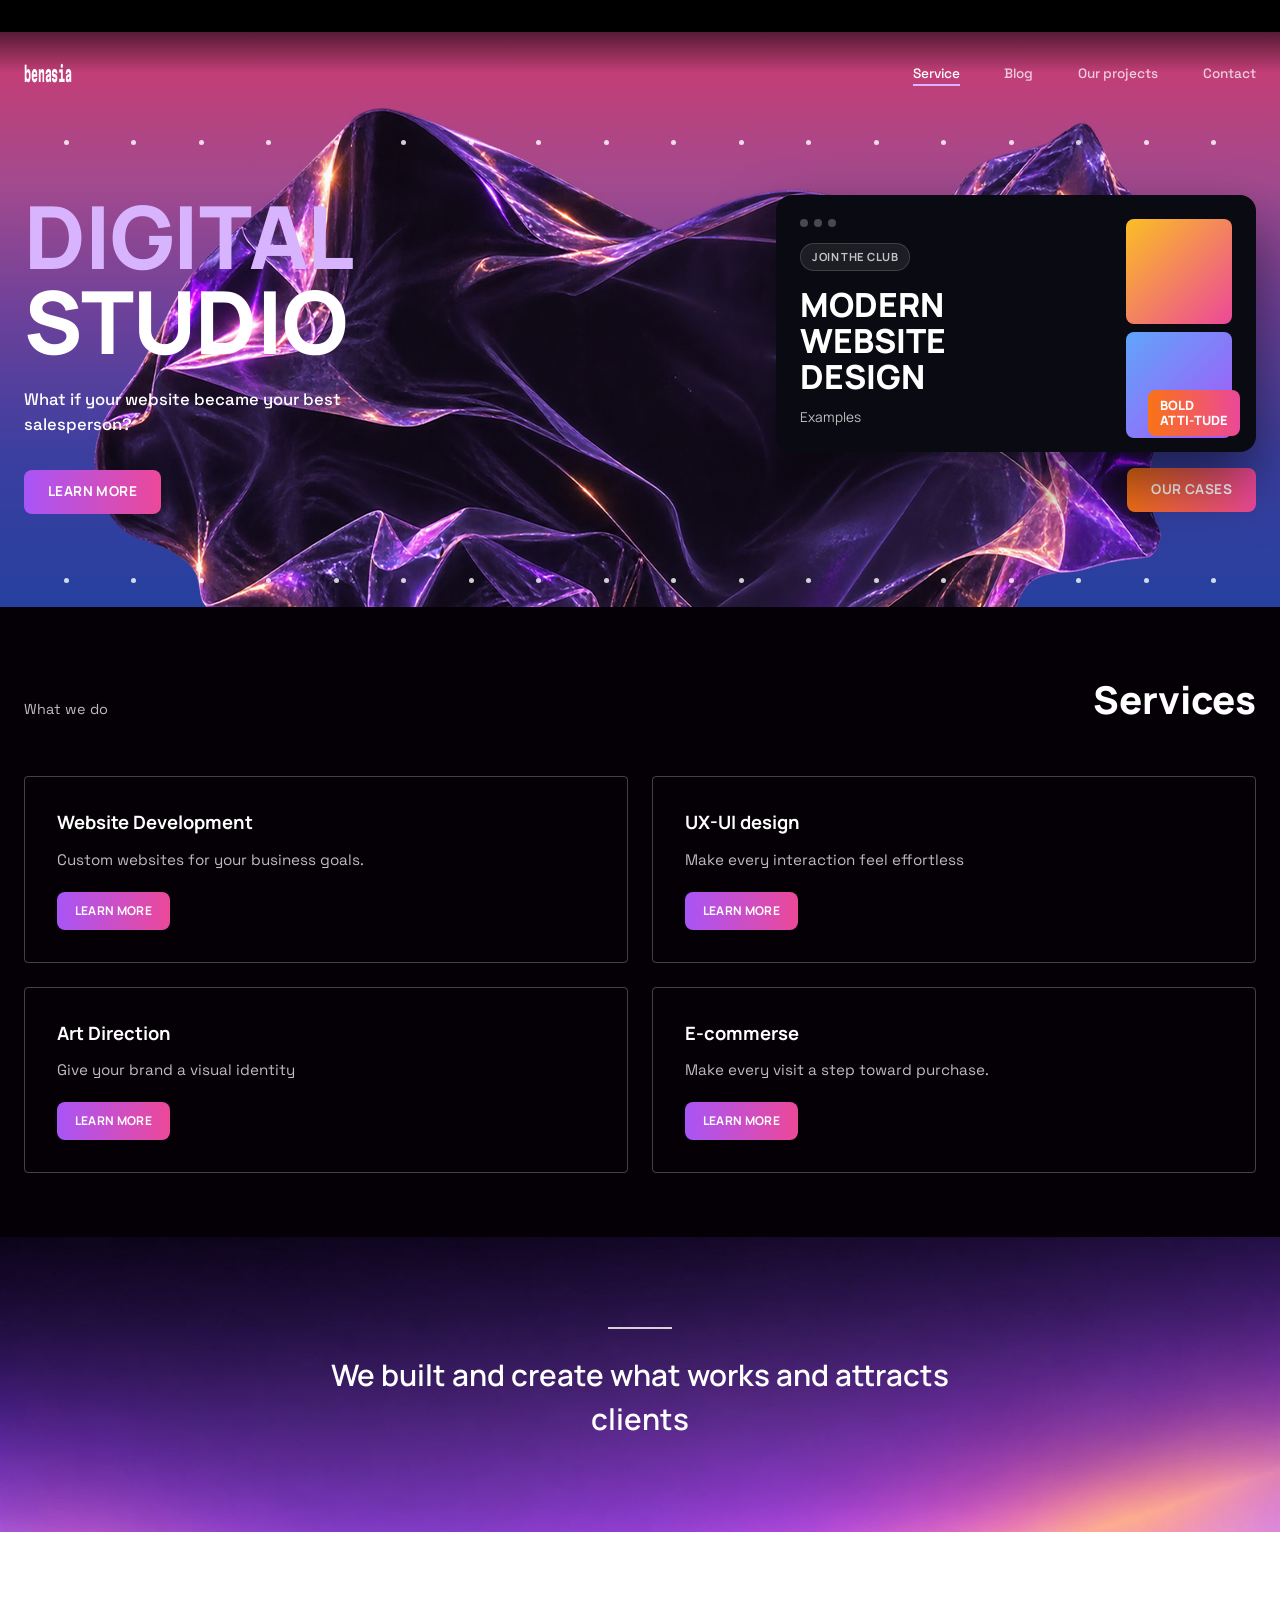
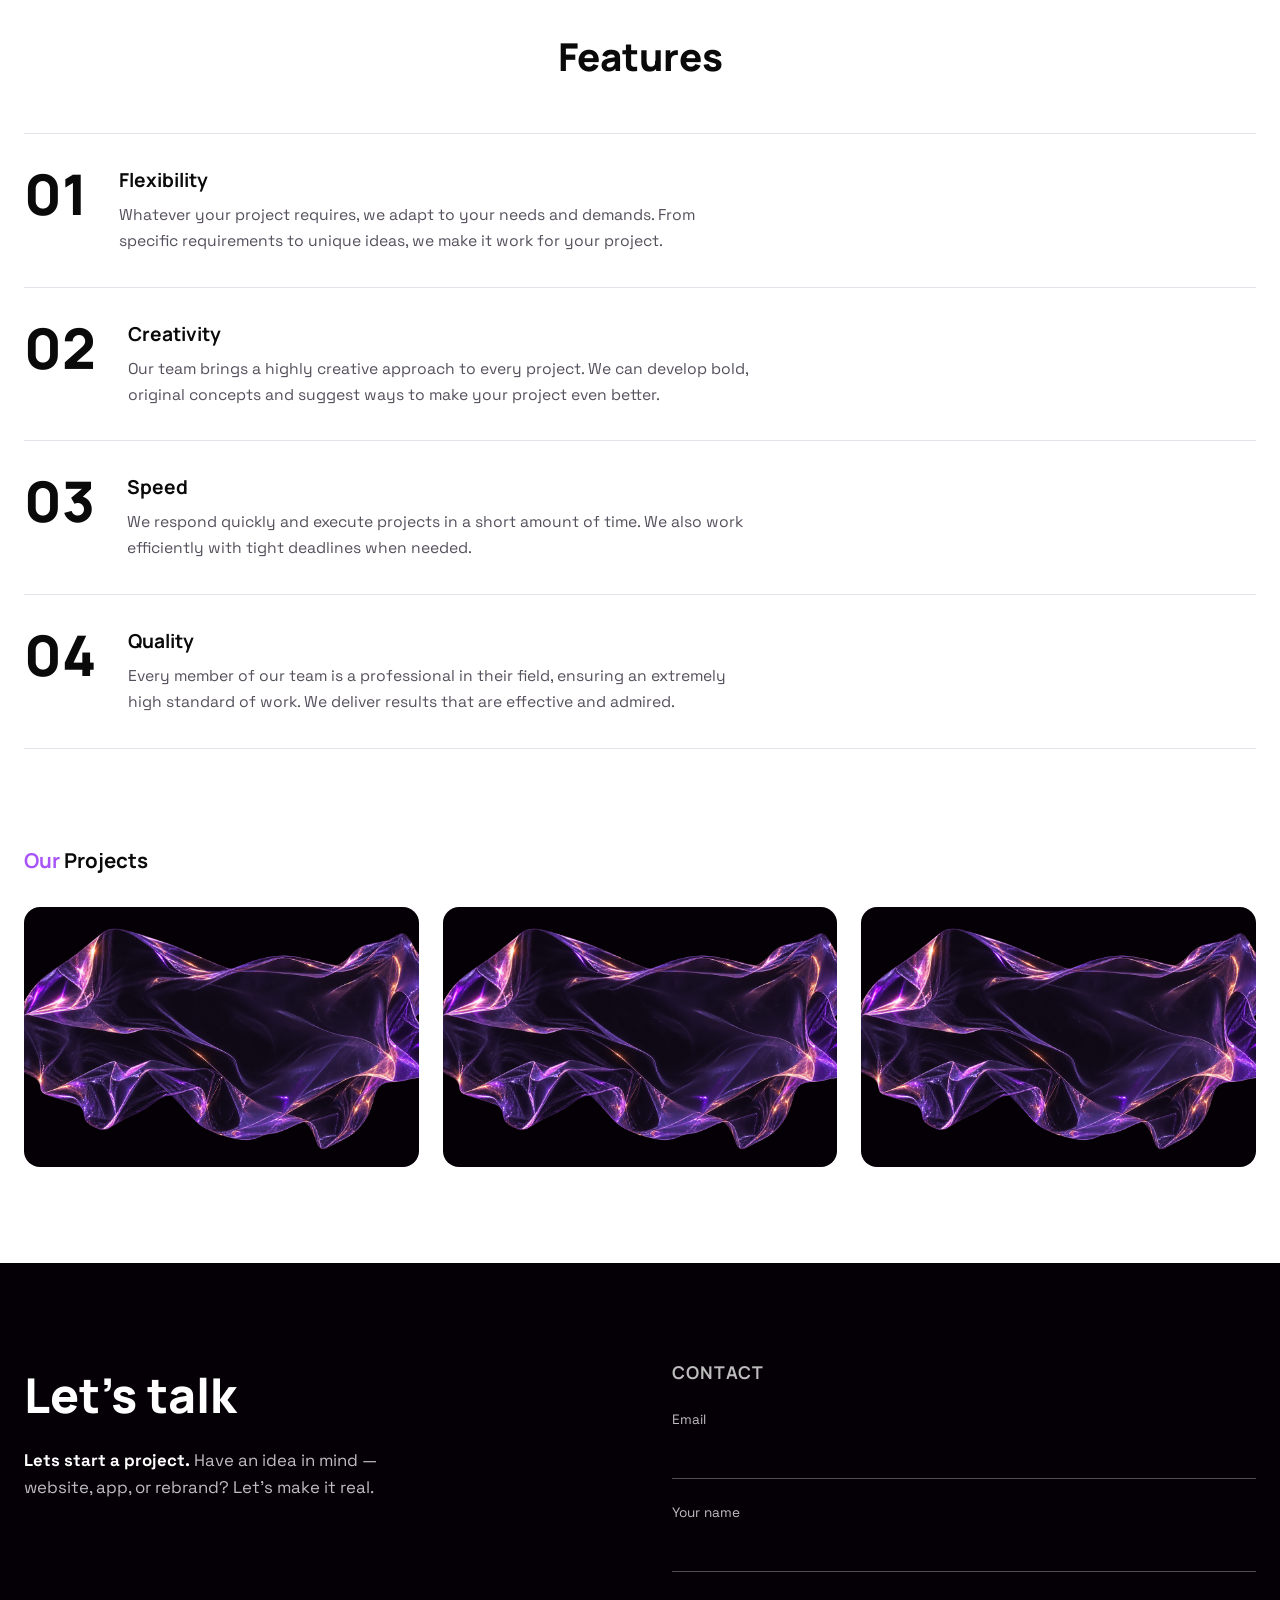
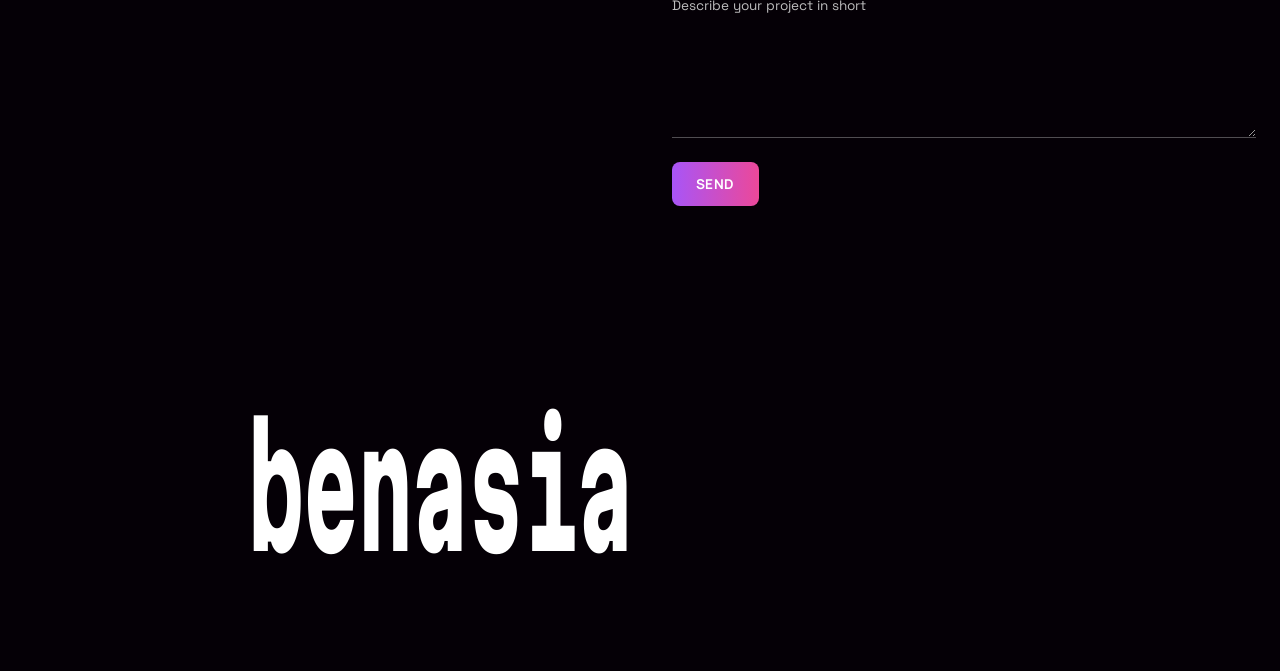
==== commit 6c7eccb7: "Rebuild hero to match reference structure precisely Re-measured the hero from Web Development.jpg (p" ====
--- a/index.html
+++ b/index.html
@@ -15,42 +15,46 @@
 <body>
   <a class="skip-link" href="#main">Skip to main content</a>
 
-  <header class="site-header">
-    <div class="wrap site-header__inner">
-      <a class="brand-mark" href="#top" aria-label="Benasia home">
-        <span class="chamfer" aria-hidden="true"><span class="chamfer__word"><span>b</span><span>e</span><span>n</span><span>a</span><span>s</span><span>i</span><span>a</span></span></span>
-        <span class="sr-only">benasia</span>
-      </a>
-
-      <nav class="primary-nav" aria-label="Primary">
-        <ul id="primary-nav-list" class="primary-nav__list">
-          <li><a href="#service" class="is-active">Service</a></li>
-          <li><a href="#blog">Blog</a></li>
-          <li><a href="#projects">Our projects</a></li>
-          <li><a href="#contact">Contact</a></li>
-        </ul>
-      </nav>
-
-      <button
-        type="button"
-        class="nav-toggle"
-        id="navToggle"
-        aria-expanded="false"
-        aria-controls="primary-nav-list"
-        aria-label="Toggle navigation menu"
-      >
-        <span class="nav-toggle__bar"></span>
-        <span class="nav-toggle__bar"></span>
-        <span class="nav-toggle__bar"></span>
-      </button>
-    </div>
-  </header>
-
   <main id="main">
     <section class="hero" id="top" aria-labelledby="hero-title">
+      <div class="hero__bezel" aria-hidden="true"></div>
+
+      <header class="site-header">
+        <div class="wrap site-header__inner">
+          <a class="brand-mark" href="#top" aria-label="Benasia home">
+            <span class="chamfer" aria-hidden="true"><span class="chamfer__word"><span>b</span><span>e</span><span>n</span><span>a</span><span>s</span><span>i</span><span>a</span></span></span>
+            <span class="sr-only">benasia</span>
+          </a>
+
+          <nav class="primary-nav" aria-label="Primary">
+            <ul id="primary-nav-list" class="primary-nav__list">
+              <li><a href="#service" class="is-active">Service</a></li>
+              <li><a href="#blog">Blog</a></li>
+              <li><a href="#projects">Our projects</a></li>
+              <li><a href="#contact">Contact</a></li>
+            </ul>
+          </nav>
+
+          <button
+            type="button"
+            class="nav-toggle"
+            id="navToggle"
+            aria-expanded="false"
+            aria-controls="primary-nav-list"
+            aria-label="Toggle navigation menu"
+          >
+            <span class="nav-toggle__bar"></span>
+            <span class="nav-toggle__bar"></span>
+            <span class="nav-toggle__bar"></span>
+          </button>
+        </div>
+      </header>
+
       <p class="hero__dots hero__dots--top" aria-hidden="true">
         <span></span><span></span><span></span><span></span><span></span><span></span><span></span><span></span><span></span><span></span><span></span><span></span><span></span><span></span><span></span><span></span><span></span><span></span>
       </p>
+
+      <img class="hero__fabric" src="assets/fabric.png" alt="" aria-hidden="true" width="1400" height="788" />
 
       <div class="wrap hero__grid">
         <div class="hero__content">
@@ -61,21 +65,25 @@
 
           <p class="hero__subtitle">What if your website became your best salesperson?</p>
 
-          <div class="hero__actions">
-            <a class="btn btn--gradient" href="#contact">Learn more</a>
-            <a class="btn btn--outline" href="#projects">Our cases</a>
-          </div>
-        </div>
-
-        <div class="hero__visual" aria-hidden="true">
-          <img class="fabric-art" src="assets/fabric.png" alt="" width="1400" height="788" />
-
-          <div class="hero__mockup">
+          <a class="btn btn--gradient" href="#contact">Learn more</a>
+        </div>
+
+        <div class="hero__mockup-wrap">
+          <div class="hero__mockup" aria-hidden="true">
+            <div class="hero__mockup-chrome">
+              <span></span><span></span><span></span>
+            </div>
             <p class="hero__mockup-eyebrow">Join the club</p>
             <p class="hero__mockup-title">Modern<br />website<br />design</p>
             <p class="hero__mockup-caption">Examples</p>
-            <p class="hero__mockup-tag">Bold<br />attitude</p>
+            <div class="hero__mockup-thumbs">
+              <span class="hero__mockup-thumb hero__mockup-thumb--a"></span>
+              <span class="hero__mockup-thumb hero__mockup-thumb--b"></span>
+            </div>
+            <p class="hero__mockup-tag">Bold<br />atti&#8209;tude</p>
           </div>
+
+          <a class="btn btn--gradient-warm" href="#projects">Our cases</a>
         </div>
       </div>
 
--- a/styles.css
+++ b/styles.css
@@ -220,6 +220,17 @@
   border-color: #fff;
 }
 
+.btn--gradient-warm {
+  background: linear-gradient(90deg, #f97316, var(--color-accent-pink));
+  color: #fff;
+}
+
+.btn--gradient-warm:hover,
+.btn--gradient-warm:focus-visible {
+  transform: translateY(-2px);
+  box-shadow: 0 10px 24px rgba(249, 115, 22, 0.35);
+}
+
 .btn--sm {
   min-height: 38px;
   padding-inline: 1.1rem;
@@ -228,12 +239,13 @@
 
 /* ---------------------------------------------------
    Header / Nav
+   Lives inside the hero, transparent, sitting directly on
+   its gradient (not a separate solid bar above it).
 --------------------------------------------------- */
 .site-header {
-  position: sticky;
-  top: 0;
-  z-index: 100;
-  background: var(--color-bg-black);
+  position: relative;
+  z-index: 10;
+  background: transparent;
 }
 
 .site-header__inner {
@@ -339,6 +351,11 @@
   background: var(--gradient-hero);
 }
 
+.hero__bezel {
+  height: clamp(20px, 6vh, 32px);
+  background: #000;
+}
+
 .hero__dots {
   position: relative;
   z-index: 2;
@@ -361,6 +378,17 @@
   height: 5px;
   border-radius: 50%;
   background: rgba(255, 255, 255, 0.8);
+}
+
+.hero__fabric {
+  position: absolute;
+  z-index: 1;
+  top: 72%;
+  left: 50%;
+  transform: translate(-50%, -50%);
+  width: 88%;
+  max-width: none;
+  pointer-events: none;
 }
 
 .hero__grid {
@@ -369,24 +397,23 @@
   display: grid;
   grid-template-columns: minmax(0, 1fr) minmax(0, 1fr);
   align-items: center;
-  min-height: calc(100vh - var(--header-height));
-  min-height: calc(100dvh - var(--header-height));
-  padding-block: var(--space-16);
+  gap: var(--space-8);
+  padding-block: var(--space-12) var(--space-16);
 }
 
 .hero__content {
   position: relative;
   z-index: 2;
-  max-width: 560px;
 }
 
 .hero__title {
   margin: 0 0 var(--space-6);
   font-family: var(--font-display);
   font-weight: 800;
-  font-size: clamp(2.75rem, 5.2vw, 4.5rem);
-  line-height: 1.02;
+  font-size: clamp(2.75rem, 6.8vw, 5.5rem);
+  line-height: 0.98;
   letter-spacing: -0.01em;
+  text-transform: uppercase;
 }
 
 .hero__title-line {
@@ -405,74 +432,103 @@
   color: var(--color-text);
 }
 
-.hero__actions {
+.hero__mockup-wrap {
+  position: relative;
+  z-index: 2;
   display: flex;
-  flex-wrap: wrap;
+  flex-direction: column;
+  align-items: flex-end;
   gap: var(--space-4);
 }
 
-.hero__visual {
-  position: absolute;
-  z-index: 1;
-  top: 50%;
-  right: -6%;
-  transform: translateY(-50%);
-  width: min(58vw, 900px);
-  pointer-events: none;
-}
-
-.fabric-art {
+.hero__mockup {
+  position: relative;
   width: 100%;
-  height: auto;
-}
-
-.hero__mockup {
-  position: absolute;
-  z-index: 3;
-  top: -6%;
-  right: 11%;
-  width: 42%;
-  min-width: 220px;
-  padding: var(--space-4);
+  max-width: 480px;
+  padding: var(--space-6);
   border-radius: 16px;
-  background: rgba(8, 6, 14, 0.88);
-  box-shadow: 0 24px 48px rgba(0, 0, 0, 0.45);
-  font-family: var(--font-display);
+  background: #0a0a12;
+  box-shadow: 0 30px 60px rgba(0, 0, 0, 0.5);
+  font-family: var(--font-display);
+  overflow: hidden;
+}
+
+.hero__mockup-chrome {
+  display: flex;
+  gap: 6px;
+  margin-bottom: var(--space-4);
+}
+
+.hero__mockup-chrome span {
+  width: 8px;
+  height: 8px;
+  border-radius: 50%;
+  background: rgba(255, 255, 255, 0.25);
 }
 
 .hero__mockup-eyebrow {
-  margin: 0 0 var(--space-2);
-  font-size: 0.65rem;
+  display: inline-flex;
+  margin: 0 0 var(--space-4);
+  padding: 0.3rem 0.7rem;
+  border-radius: 999px;
+  background: rgba(255, 255, 255, 0.08);
+  border: 1px solid rgba(255, 255, 255, 0.15);
+  font-size: 0.7rem;
   font-weight: 700;
   text-transform: uppercase;
-  letter-spacing: 0.08em;
+  letter-spacing: 0.04em;
   color: var(--color-text-muted);
 }
 
 .hero__mockup-title {
   margin: 0 0 var(--space-3);
-  font-size: clamp(1rem, 1.6vw, 1.35rem);
+  max-width: 65%;
+  font-size: clamp(1.4rem, 2.6vw, 2.1rem);
+  font-weight: 800;
+  line-height: 1.08;
+  text-transform: uppercase;
+}
+
+.hero__mockup-caption {
+  margin: 0;
+  font-size: 0.85rem;
+  color: var(--color-text-muted);
+}
+
+.hero__mockup-thumbs {
+  position: absolute;
+  top: var(--space-6);
+  right: var(--space-6);
+  display: flex;
+  flex-direction: column;
+  gap: var(--space-2);
+  width: 22%;
+}
+
+.hero__mockup-thumb {
+  aspect-ratio: 1;
+  border-radius: 8px;
+}
+
+.hero__mockup-thumb--a {
+  background: linear-gradient(135deg, #fbbf24, var(--color-accent-pink));
+}
+
+.hero__mockup-thumb--b {
+  background: linear-gradient(135deg, #60a5fa, var(--color-accent));
+}
+
+.hero__mockup-tag {
+  position: absolute;
+  bottom: var(--space-4);
+  right: var(--space-4);
+  margin: 0;
+  padding: 0.5rem 0.75rem;
+  border-radius: 8px;
+  background: linear-gradient(90deg, #f97316, var(--color-accent-pink));
+  font-size: 0.8rem;
   font-weight: 800;
   line-height: 1.15;
-}
-
-.hero__mockup-caption {
-  margin: 0;
-  font-size: 0.7rem;
-  color: var(--color-text-muted);
-}
-
-.hero__mockup-tag {
-  position: absolute;
-  bottom: var(--space-3);
-  right: var(--space-3);
-  margin: 0;
-  padding: 0.4rem 0.6rem;
-  border-radius: 6px;
-  background: linear-gradient(90deg, #f97316, var(--color-accent-pink));
-  font-size: 0.6rem;
-  font-weight: 800;
-  line-height: 1.1;
   text-transform: uppercase;
 }
 
@@ -775,28 +831,19 @@
 @media (max-width: 1023px) {
   .hero__grid {
     grid-template-columns: 1fr;
-    min-height: auto;
-    gap: var(--space-16);
-    padding-block: var(--space-12);
-  }
-
-  .hero__content {
-    max-width: none;
-  }
-
-  .hero__visual {
-    position: relative;
-    inset: auto;
+    gap: var(--space-12);
+    padding-block: var(--space-8) var(--space-12);
+    text-align: center;
+  }
+
+  .hero__mockup-wrap {
+    align-items: center;
+  }
+
+  .hero__fabric {
     top: auto;
-    right: auto;
-    transform: none;
-    width: min(85vw, 560px);
-    margin-inline: auto;
-    order: 2;
-  }
-
-  .hero__mockup {
-    width: 55%;
+    bottom: -6%;
+    width: 160%;
   }
 
   .services__grid {
@@ -854,11 +901,15 @@
   }
 
   .hero__title {
-    font-size: clamp(2.25rem, 10vw, 3rem);
+    font-size: clamp(2.25rem, 12vw, 3.25rem);
   }
 
   .hero__mockup {
     display: none;
+  }
+
+  .hero__fabric {
+    bottom: -14%;
   }
 
   .hero__dots span:nth-child(3n + 2),
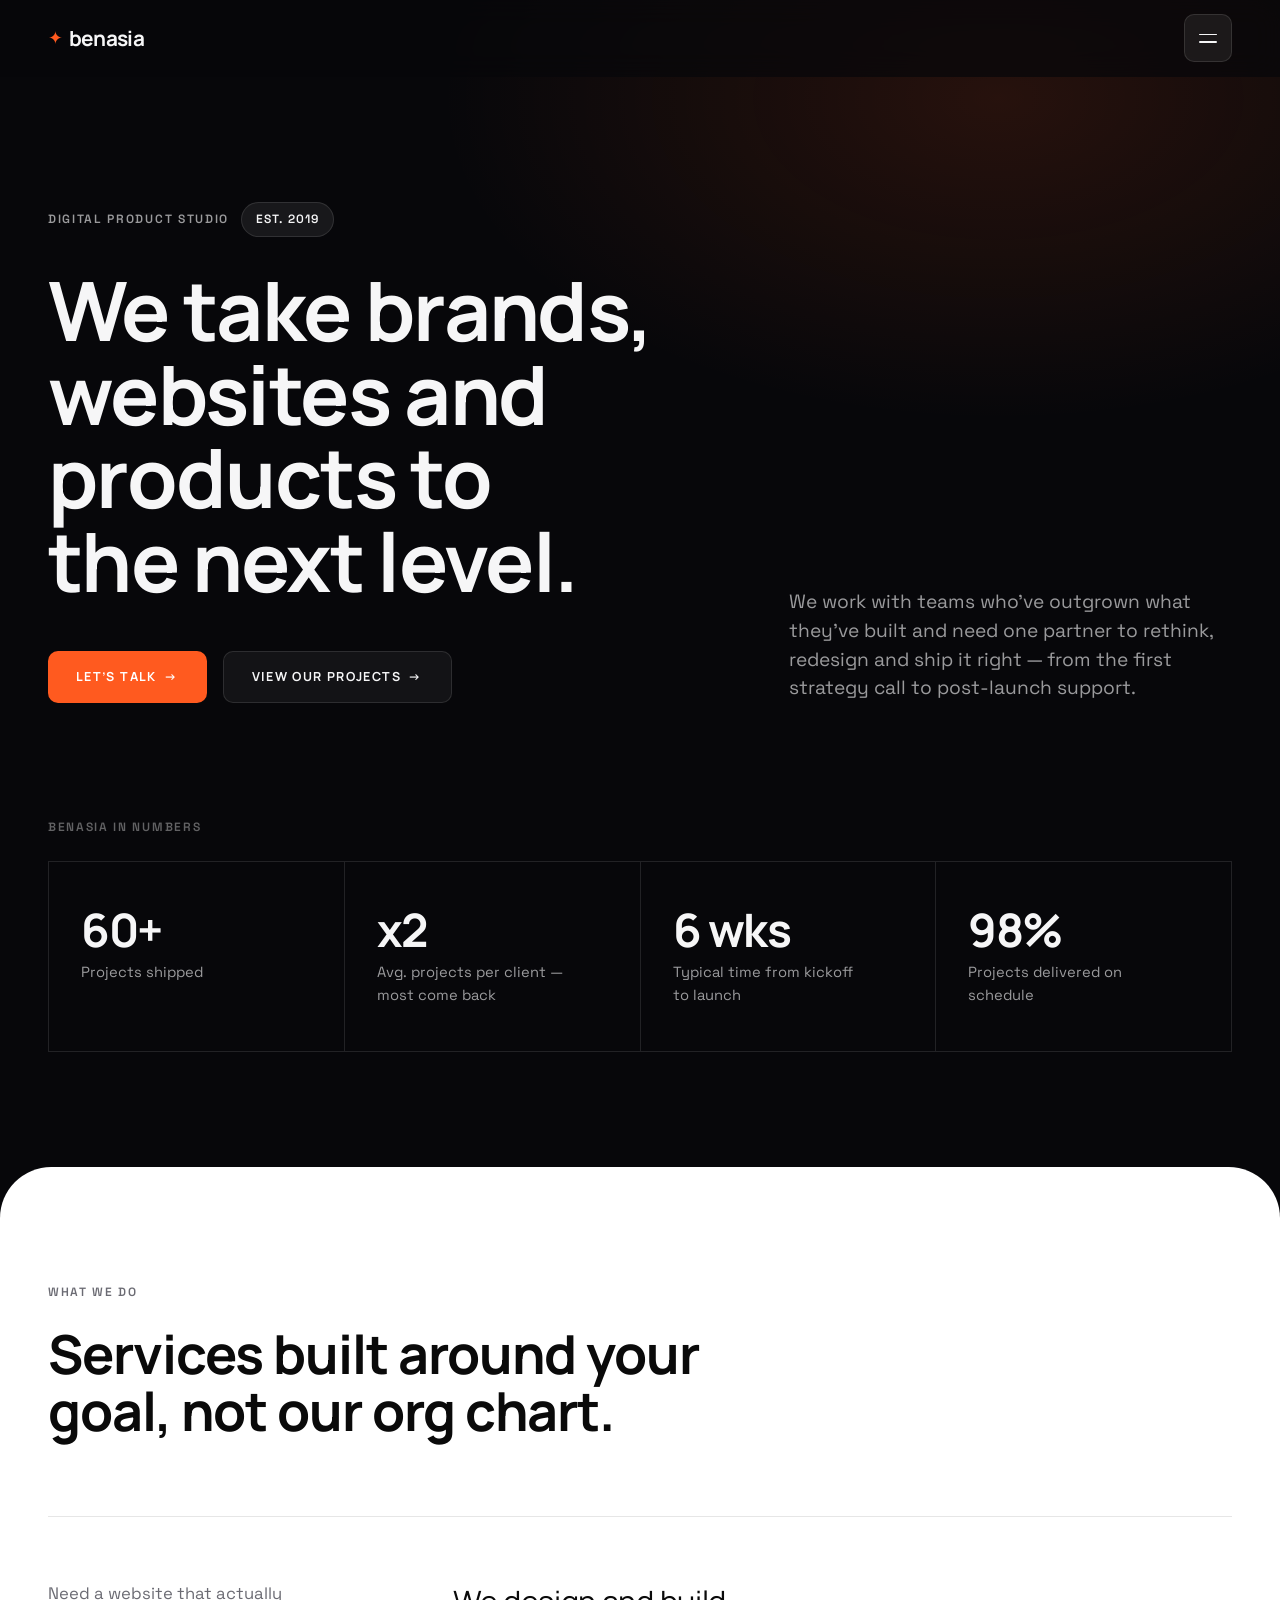
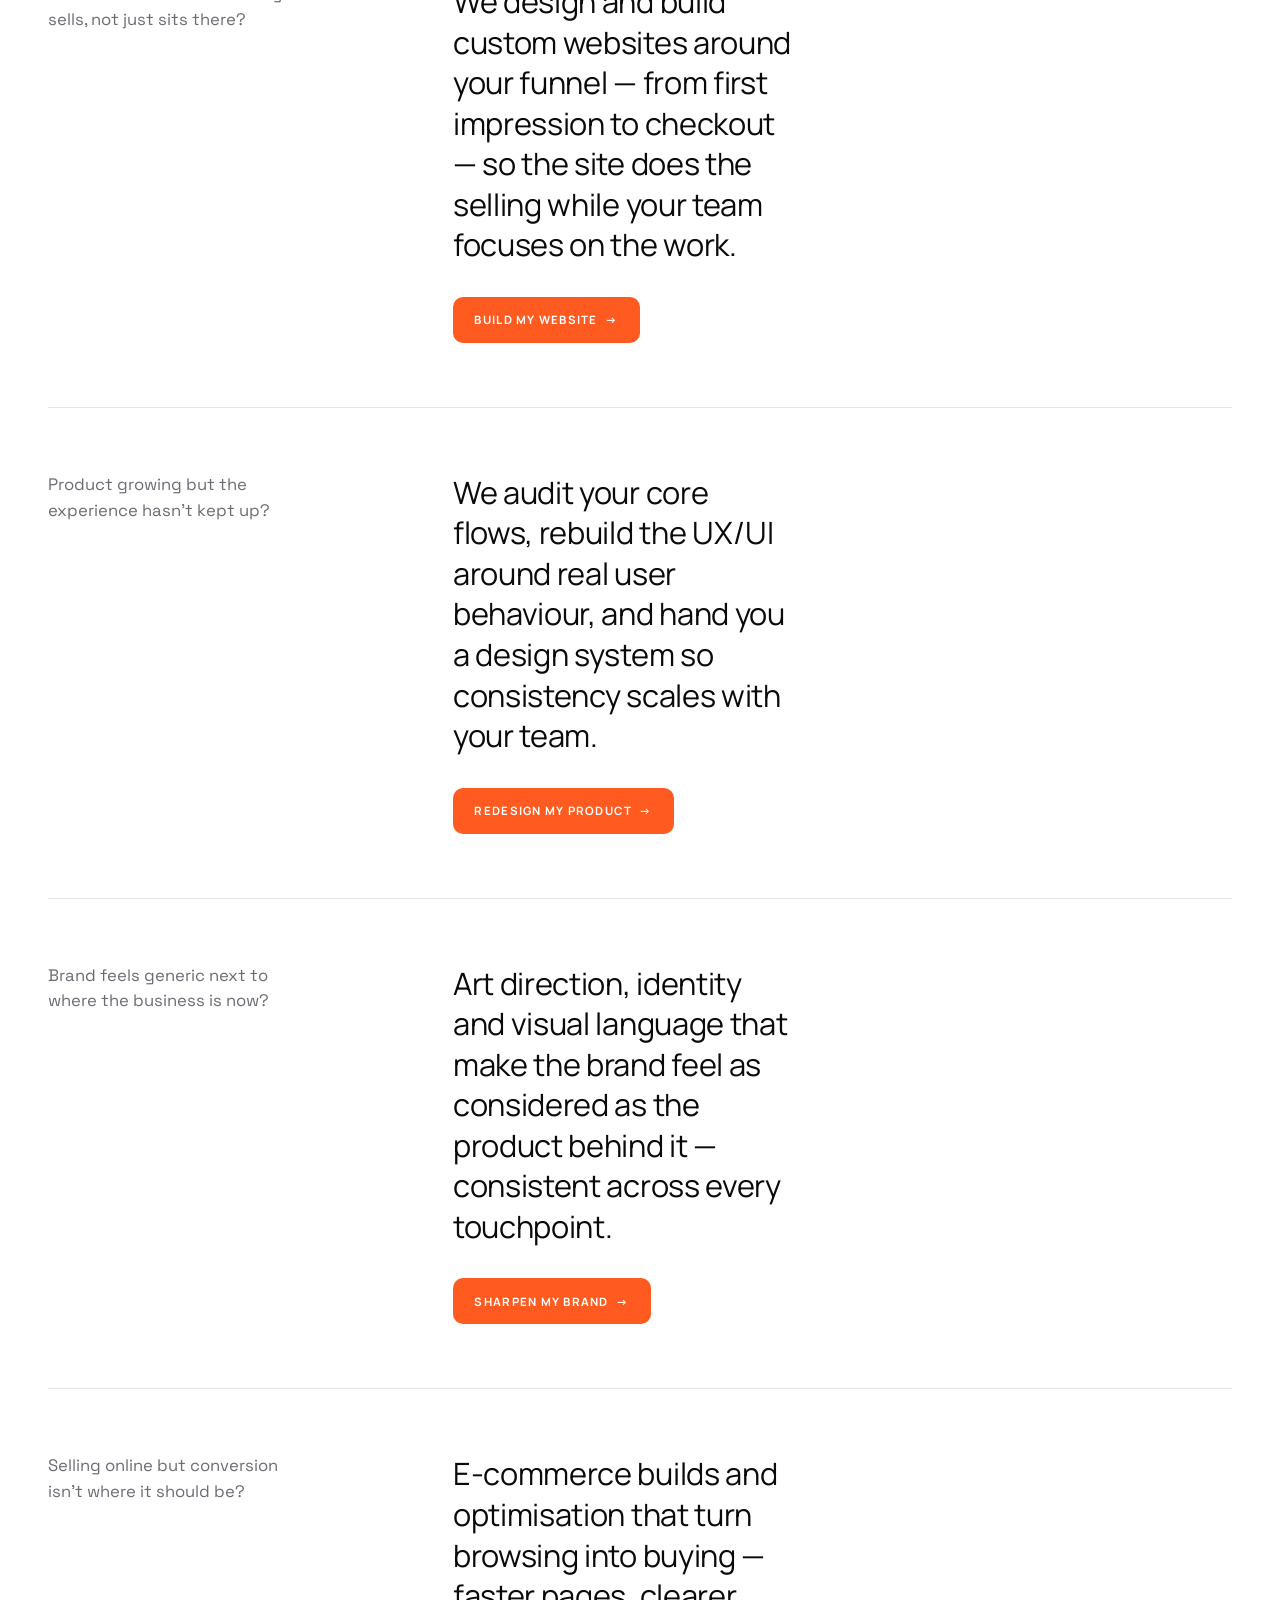
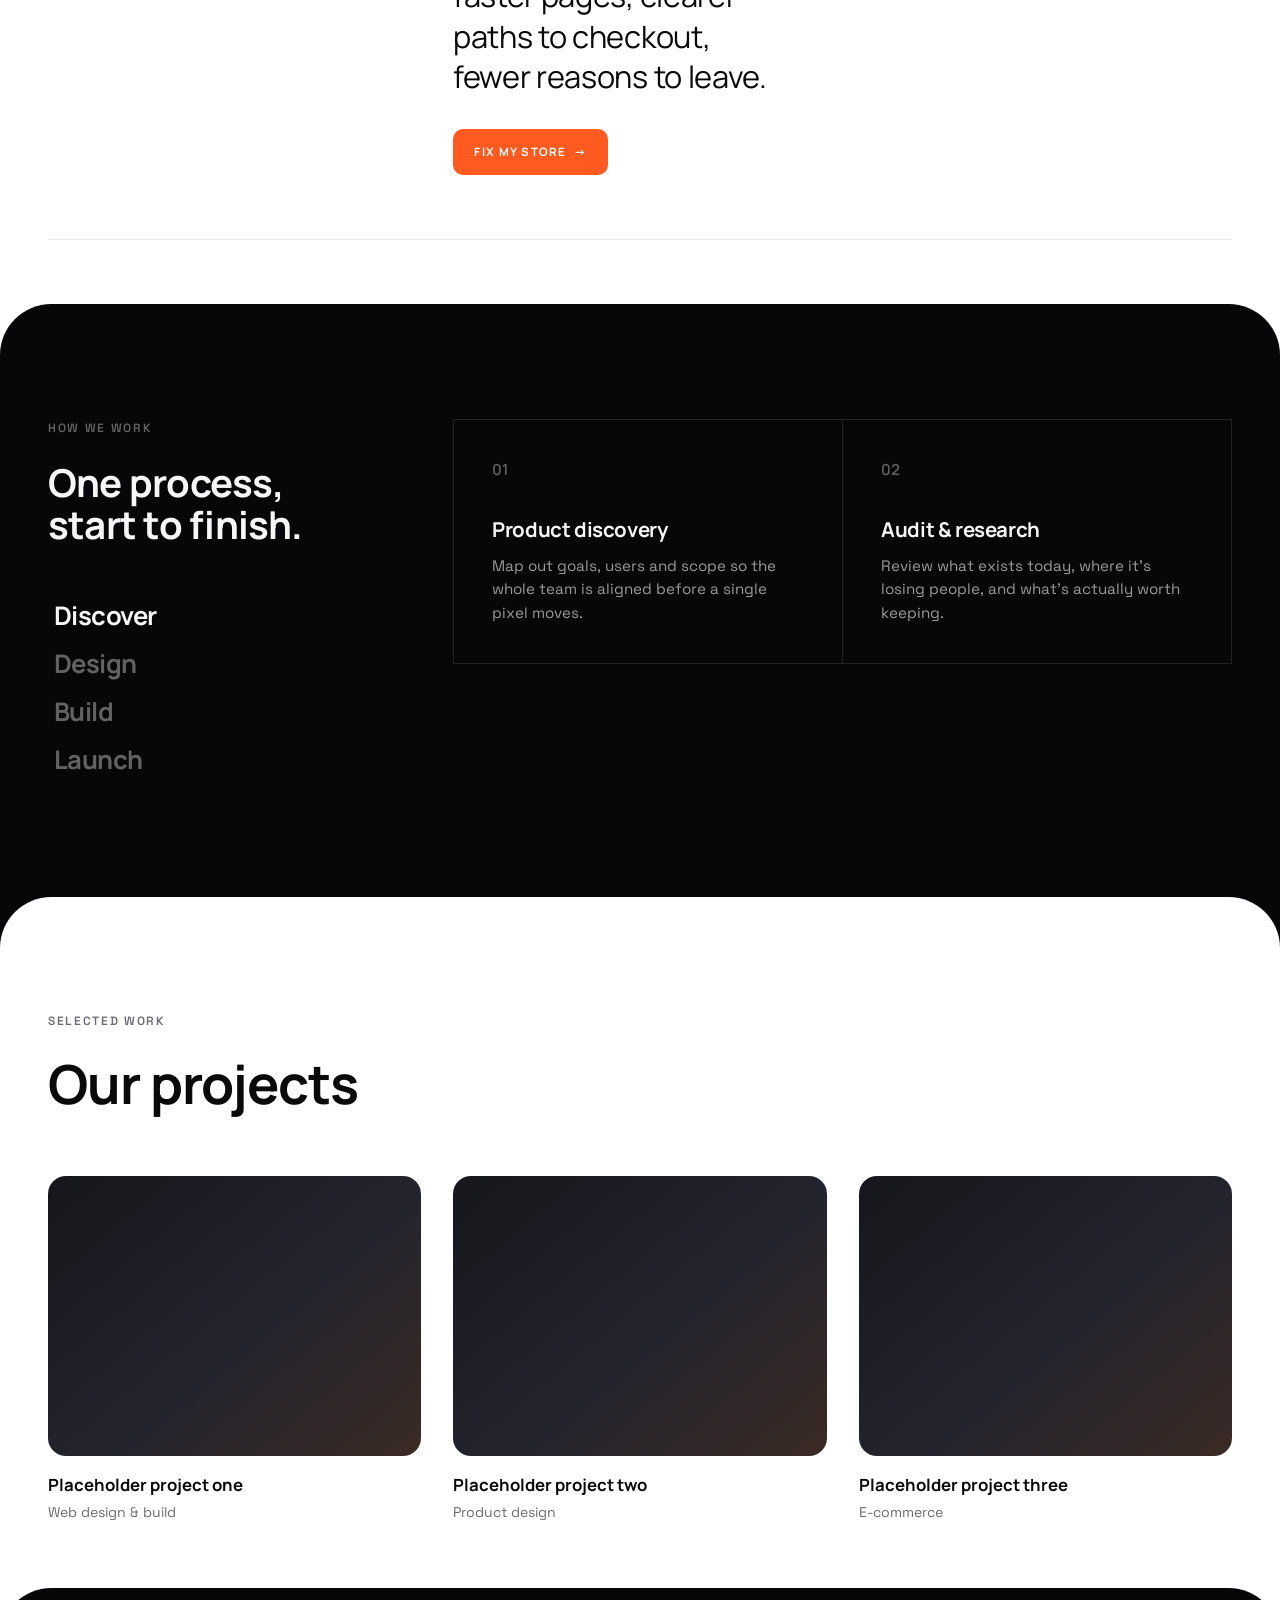
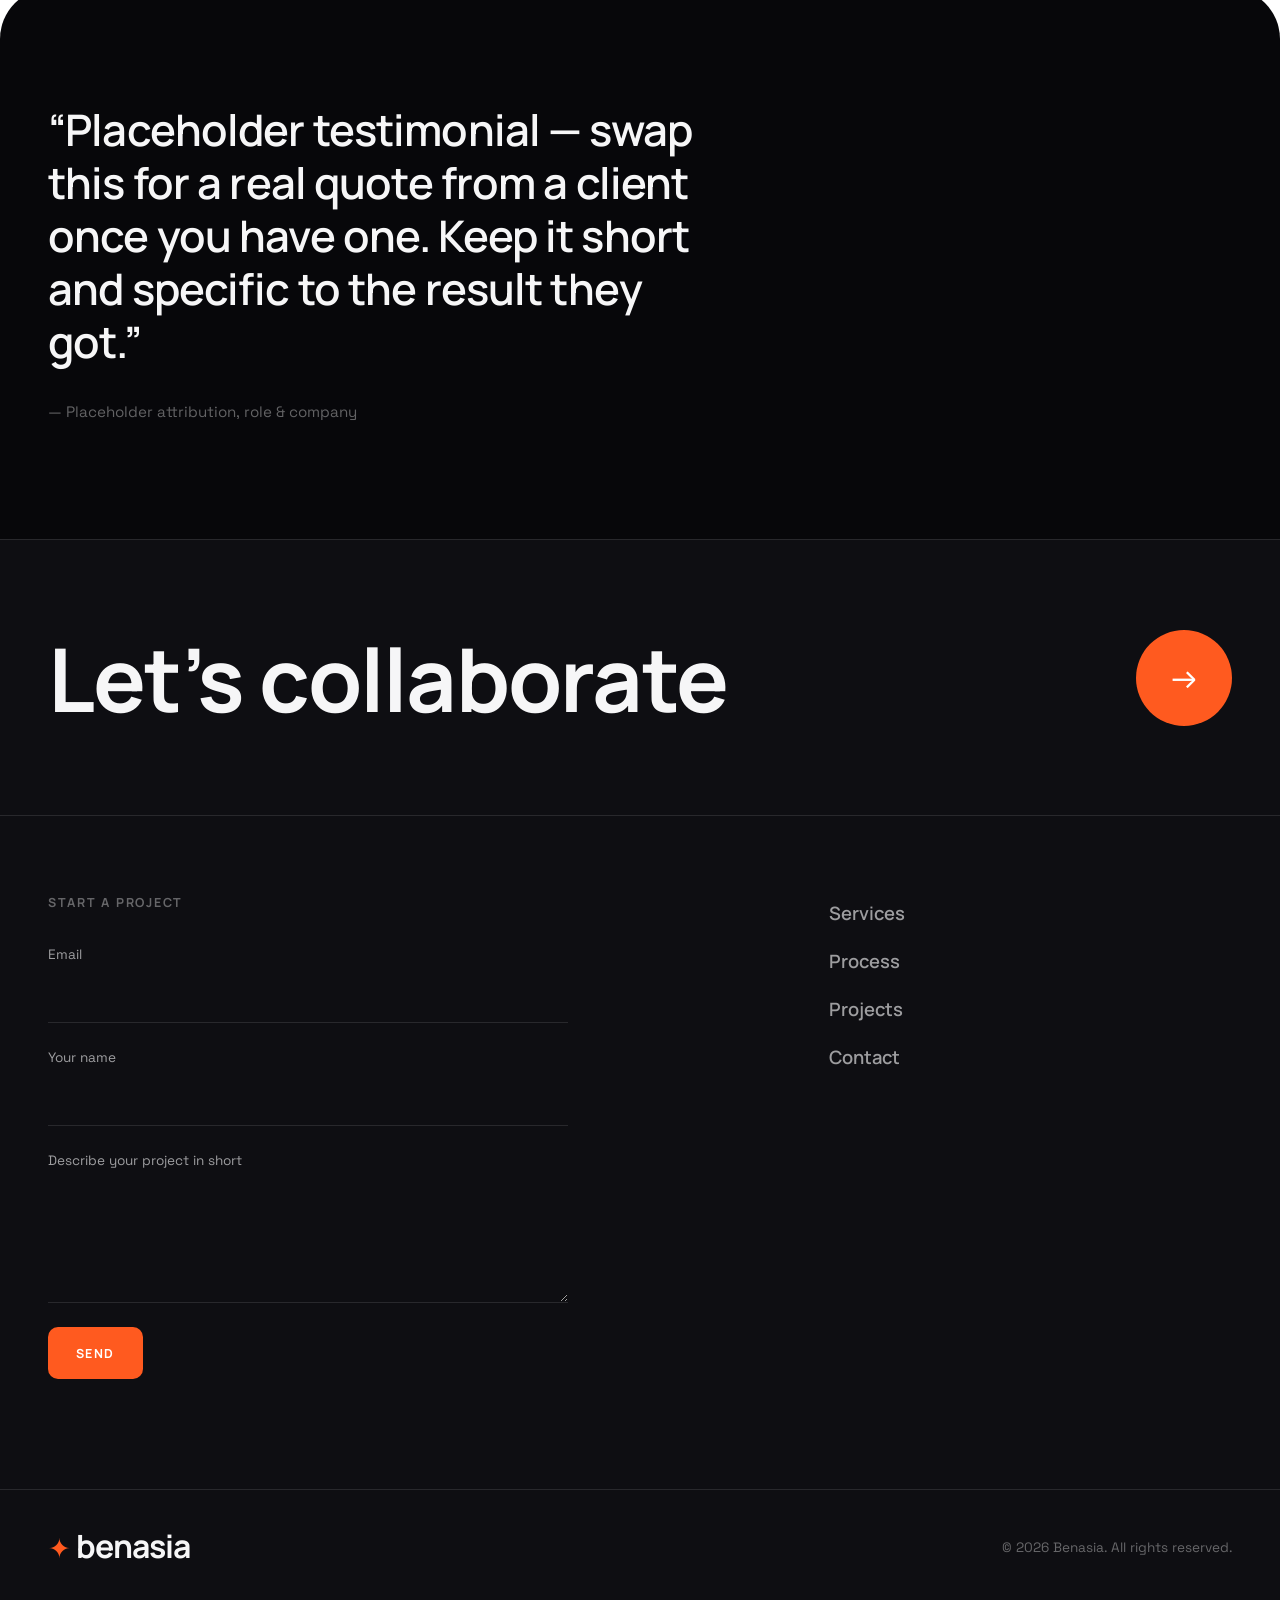
==== commit 91ae0bbd: "Rebuild site in black/orange agency style Restructure the landing page around the reference IA: hero" ====
--- a/index.html
+++ b/index.html
@@ -3,219 +3,301 @@
 <head>
   <meta charset="UTF-8" />
   <meta name="viewport" content="width=device-width, initial-scale=1" />
-  <title>Benasia — Digital Studio</title>
-  <meta name="description" content="Benasia is a digital studio building websites, UX/UI design, art direction and e-commerce experiences that attract clients." />
+  <title>Benasia — Digital Product Studio</title>
+  <meta name="description" content="Benasia is a digital studio designing and building websites, products and brands for teams who need one partner to take it from idea to launch." />
 
   <link rel="preconnect" href="https://fonts.googleapis.com" />
   <link rel="preconnect" href="https://fonts.gstatic.com" crossorigin />
-  <link href="https://fonts.googleapis.com/css2?family=Martian+Mono:wght@800&family=Manrope:wght@500;600;700;800&family=Space+Grotesk:wght@400;500;600;700&display=swap" rel="stylesheet" />
+  <link href="https://fonts.googleapis.com/css2?family=Manrope:wght@500;600;700;800&family=Space+Grotesk:wght@400;500;600;700&display=swap" rel="stylesheet" />
 
   <link rel="stylesheet" href="styles.css" />
 </head>
 <body>
   <a class="skip-link" href="#main">Skip to main content</a>
 
+  <header class="site-header" id="siteHeader">
+    <div class="wrap site-header__inner">
+      <a class="brand-mark" href="#top" aria-label="Benasia home">
+        <span class="brand-mark__star" aria-hidden="true">&#10022;</span>
+        <span class="brand-mark__word">benasia</span>
+      </a>
+
+      <button
+        type="button"
+        class="nav-toggle"
+        id="navToggle"
+        aria-expanded="false"
+        aria-controls="primaryNav"
+        aria-label="Toggle navigation menu"
+      >
+        <span class="nav-toggle__bar"></span>
+        <span class="nav-toggle__bar"></span>
+      </button>
+    </div>
+  </header>
+
+  <nav class="primary-nav" id="primaryNav" aria-label="Primary">
+    <div class="wrap primary-nav__inner">
+      <ul class="primary-nav__list">
+        <li><a href="#service">Services</a></li>
+        <li><a href="#process">Process</a></li>
+        <li><a href="#projects">Projects</a></li>
+        <li><a href="#contact">Contact</a></li>
+      </ul>
+      <a class="btn btn--solid primary-nav__cta" href="#contact">Let&rsquo;s talk <span aria-hidden="true">&rarr;</span></a>
+    </div>
+  </nav>
+
   <main id="main">
     <section class="hero" id="top" aria-labelledby="hero-title">
-      <div class="hero__bezel" aria-hidden="true"></div>
-
-      <header class="site-header">
-        <div class="wrap site-header__inner">
-          <a class="brand-mark" href="#top" aria-label="Benasia home">
-            <span class="chamfer" aria-hidden="true"><span class="chamfer__word"><span>b</span><span>e</span><span>n</span><span>a</span><span>s</span><span>i</span><span>a</span></span></span>
-            <span class="sr-only">benasia</span>
-          </a>
-
-          <nav class="primary-nav" aria-label="Primary">
-            <ul id="primary-nav-list" class="primary-nav__list">
-              <li><a href="#service" class="is-active">Service</a></li>
-              <li><a href="#blog">Blog</a></li>
-              <li><a href="#projects">Our projects</a></li>
-              <li><a href="#contact">Contact</a></li>
-            </ul>
-          </nav>
-
-          <button
-            type="button"
-            class="nav-toggle"
-            id="navToggle"
-            aria-expanded="false"
-            aria-controls="primary-nav-list"
-            aria-label="Toggle navigation menu"
-          >
-            <span class="nav-toggle__bar"></span>
-            <span class="nav-toggle__bar"></span>
-            <span class="nav-toggle__bar"></span>
-          </button>
-        </div>
-      </header>
-
-      <p class="hero__dots hero__dots--top" aria-hidden="true">
-        <span></span><span></span><span></span><span></span><span></span><span></span><span></span><span></span><span></span><span></span><span></span><span></span><span></span><span></span><span></span><span></span><span></span><span></span>
-      </p>
-
-      <img class="hero__fabric" src="assets/fabric.png" alt="" aria-hidden="true" width="1400" height="788" />
-
       <div class="wrap hero__grid">
         <div class="hero__content">
-          <h1 id="hero-title" class="hero__title">
-            <span class="hero__title-line hero__title-line--accent">Digital</span>
-            <span class="hero__title-line">Studio</span>
-          </h1>
-
-          <p class="hero__subtitle">What if your website became your best salesperson?</p>
-
-          <a class="btn btn--gradient" href="#contact">Learn more</a>
-        </div>
-
-        <div class="hero__mockup-wrap">
-          <div class="hero__mockup" aria-hidden="true">
-            <div class="hero__mockup-chrome">
-              <span></span><span></span><span></span>
-            </div>
-            <p class="hero__mockup-eyebrow">Join the club</p>
-            <p class="hero__mockup-title">Modern<br />website<br />design</p>
-            <p class="hero__mockup-caption">Examples</p>
-            <div class="hero__mockup-thumbs">
-              <span class="hero__mockup-thumb hero__mockup-thumb--a"></span>
-              <span class="hero__mockup-thumb hero__mockup-thumb--b"></span>
-            </div>
-            <p class="hero__mockup-tag">Bold<br />atti&#8209;tude</p>
-          </div>
-
-          <a class="btn btn--gradient-warm" href="#projects">Our cases</a>
-        </div>
-      </div>
-
-      <p class="hero__dots hero__dots--bottom" aria-hidden="true">
-        <span></span><span></span><span></span><span></span><span></span><span></span><span></span><span></span><span></span><span></span><span></span><span></span><span></span><span></span><span></span><span></span><span></span><span></span>
-      </p>
-    </section>
-
-    <section class="services" id="service" aria-labelledby="services-title">
-      <div class="wrap services__header">
-        <p class="services__eyebrow">What we do</p>
-        <h2 id="services-title" class="services__title">Services</h2>
-      </div>
-
-      <div class="wrap services__grid">
-        <article class="service-card">
-          <h3 class="service-card__title">Website Development</h3>
-          <p class="service-card__text">Custom websites for your business goals.</p>
-          <a class="btn btn--gradient btn--sm" href="#contact">Learn more</a>
-        </article>
-
-        <article class="service-card">
-          <h3 class="service-card__title">UX-UI design</h3>
-          <p class="service-card__text">Make every interaction feel effortless</p>
-          <a class="btn btn--gradient btn--sm" href="#contact">Learn more</a>
-        </article>
-
-        <article class="service-card">
-          <h3 class="service-card__title">Art Direction</h3>
-          <p class="service-card__text">Give your brand a visual identity</p>
-          <a class="btn btn--gradient btn--sm" href="#contact">Learn more</a>
-        </article>
-
-        <article class="service-card">
-          <h3 class="service-card__title">E-commerse</h3>
-          <p class="service-card__text">Make every visit a step toward purchase.</p>
-          <a class="btn btn--gradient btn--sm" href="#contact">Learn more</a>
-        </article>
-      </div>
-    </section>
-
-    <section class="statement" aria-label="Statement">
-      <span class="statement__line" aria-hidden="true"></span>
-      <p class="statement__text">We built and create what works and attracts clients</p>
-    </section>
-
-    <section class="features" id="features" aria-labelledby="features-title">
+          <p class="hero__eyebrow">
+            <span>Digital product studio</span>
+            <span class="hero__badge">Est. 2019</span>
+          </p>
+
+          <h1 id="hero-title" class="hero__title">We take brands, websites and products to the next level.</h1>
+
+          <div class="hero__actions">
+            <a class="btn btn--solid" href="#contact">Let&rsquo;s talk <span aria-hidden="true">&rarr;</span></a>
+            <a class="btn btn--outline" href="#projects">View our projects <span aria-hidden="true">&rarr;</span></a>
+          </div>
+        </div>
+
+        <div class="hero__aside">
+          <p class="hero__aside-text">We work with teams who&rsquo;ve outgrown what they&rsquo;ve built and need one partner to rethink, redesign and ship it right &mdash; from the first strategy call to post&#8209;launch support.</p>
+        </div>
+      </div>
+    </section>
+
+    <section class="stats" aria-labelledby="stats-title">
       <div class="wrap">
-        <h2 id="features-title" class="features__title">Features</h2>
-
-        <ol class="features__list">
-          <li class="feature">
-            <span class="feature__number" aria-hidden="true">01</span>
-            <h3 class="feature__title">Flexibility</h3>
-            <p class="feature__text">Whatever your project requires, we adapt to your needs and demands. From specific requirements to unique ideas, we make it work for your project.</p>
-          </li>
-          <li class="feature">
-            <span class="feature__number" aria-hidden="true">02</span>
-            <h3 class="feature__title">Creativity</h3>
-            <p class="feature__text">Our team brings a highly creative approach to every project. We can develop bold, original concepts and suggest ways to make your project even better.</p>
-          </li>
-          <li class="feature">
-            <span class="feature__number" aria-hidden="true">03</span>
-            <h3 class="feature__title">Speed</h3>
-            <p class="feature__text">We respond quickly and execute projects in a short amount of time. We also work efficiently with tight deadlines when needed.</p>
-          </li>
-          <li class="feature">
-            <span class="feature__number" aria-hidden="true">04</span>
-            <h3 class="feature__title">Quality</h3>
-            <p class="feature__text">Every member of our team is a professional in their field, ensuring an extremely high standard of work. We deliver results that are effective and admired.</p>
-          </li>
-        </ol>
+        <p id="stats-title" class="stats__eyebrow">Benasia in numbers</p>
+        <div class="stats__grid">
+          <div class="stat">
+            <p class="stat__value">60+</p>
+            <p class="stat__label">Projects shipped</p>
+          </div>
+          <div class="stat">
+            <p class="stat__value">x2</p>
+            <p class="stat__label">Avg. projects per client &mdash; most come back</p>
+          </div>
+          <div class="stat">
+            <p class="stat__value">6 wks</p>
+            <p class="stat__label">Typical time from kickoff to launch</p>
+          </div>
+          <div class="stat">
+            <p class="stat__value">98%</p>
+            <p class="stat__label">Projects delivered on schedule</p>
+          </div>
+        </div>
+      </div>
+    </section>
+
+    <section class="pitch" id="service" aria-labelledby="pitch-title">
+      <div class="wrap">
+        <p class="pitch__eyebrow">What we do</p>
+        <h2 id="pitch-title" class="pitch__title">Services built around your goal, not our org chart.</h2>
+
+        <div class="pitch__list">
+          <article class="pitch-row">
+            <div class="pitch-row__q">
+              <p>Need a website that actually sells, not just sits there?</p>
+            </div>
+            <div class="pitch-row__a">
+              <p>We design and build custom websites around your funnel &mdash; from first impression to checkout &mdash; so the site does the selling while your team focuses on the work.</p>
+              <a class="btn btn--solid btn--sm" href="#contact">Build my website <span aria-hidden="true">&rarr;</span></a>
+            </div>
+          </article>
+
+          <article class="pitch-row">
+            <div class="pitch-row__q">
+              <p>Product growing but the experience hasn&rsquo;t kept up?</p>
+            </div>
+            <div class="pitch-row__a">
+              <p>We audit your core flows, rebuild the UX/UI around real user behaviour, and hand you a design system so consistency scales with your team.</p>
+              <a class="btn btn--solid btn--sm" href="#contact">Redesign my product <span aria-hidden="true">&rarr;</span></a>
+            </div>
+          </article>
+
+          <article class="pitch-row">
+            <div class="pitch-row__q">
+              <p>Brand feels generic next to where the business is now?</p>
+            </div>
+            <div class="pitch-row__a">
+              <p>Art direction, identity and visual language that make the brand feel as considered as the product behind it &mdash; consistent across every touchpoint.</p>
+              <a class="btn btn--solid btn--sm" href="#contact">Sharpen my brand <span aria-hidden="true">&rarr;</span></a>
+            </div>
+          </article>
+
+          <article class="pitch-row">
+            <div class="pitch-row__q">
+              <p>Selling online but conversion isn&rsquo;t where it should be?</p>
+            </div>
+            <div class="pitch-row__a">
+              <p>E&#8209;commerce builds and optimisation that turn browsing into buying &mdash; faster pages, clearer paths to checkout, fewer reasons to leave.</p>
+              <a class="btn btn--solid btn--sm" href="#contact">Fix my store <span aria-hidden="true">&rarr;</span></a>
+            </div>
+          </article>
+        </div>
+      </div>
+    </section>
+
+    <section class="process" id="process" aria-labelledby="process-title">
+      <div class="wrap process__grid">
+        <div class="process__intro">
+          <p class="process__eyebrow">How we work</p>
+          <h2 id="process-title" class="process__title">One process, start to finish.</h2>
+
+          <div class="process__tabs" role="tablist" aria-label="Process phases">
+            <button type="button" class="process__tab is-active" role="tab" aria-selected="true" aria-controls="process-panel" data-phase="discover">Discover</button>
+            <button type="button" class="process__tab" role="tab" aria-selected="false" aria-controls="process-panel" data-phase="design">Design</button>
+            <button type="button" class="process__tab" role="tab" aria-selected="false" aria-controls="process-panel" data-phase="build">Build</button>
+            <button type="button" class="process__tab" role="tab" aria-selected="false" aria-controls="process-panel" data-phase="launch">Launch</button>
+          </div>
+        </div>
+
+        <div class="process__panel" id="process-panel" role="tabpanel">
+          <ul class="process__steps" data-phase="discover">
+            <li class="process-step">
+              <span class="process-step__num">01</span>
+              <h3 class="process-step__title">Product discovery</h3>
+              <p class="process-step__text">Map out goals, users and scope so the whole team is aligned before a single pixel moves.</p>
+            </li>
+            <li class="process-step">
+              <span class="process-step__num">02</span>
+              <h3 class="process-step__title">Audit &amp; research</h3>
+              <p class="process-step__text">Review what exists today, where it&rsquo;s losing people, and what&rsquo;s actually worth keeping.</p>
+            </li>
+          </ul>
+
+          <ul class="process__steps" data-phase="design" hidden>
+            <li class="process-step">
+              <span class="process-step__num">01</span>
+              <h3 class="process-step__title">Design prototype</h3>
+              <p class="process-step__text">Test ideas fast with clickable flows before we commit to a direction.</p>
+            </li>
+            <li class="process-step">
+              <span class="process-step__num">02</span>
+              <h3 class="process-step__title">Visual identity</h3>
+              <p class="process-step__text">Define a distinct look, voice and component system the brand can grow into.</p>
+            </li>
+          </ul>
+
+          <ul class="process__steps" data-phase="build" hidden>
+            <li class="process-step">
+              <span class="process-step__num">01</span>
+              <h3 class="process-step__title">Development</h3>
+              <p class="process-step__text">Clean, scalable code built to the design system, reviewed as we go.</p>
+            </li>
+            <li class="process-step">
+              <span class="process-step__num">02</span>
+              <h3 class="process-step__title">QA &amp; testing</h3>
+              <p class="process-step__text">Every flow, breakpoint and edge case checked before anything ships.</p>
+            </li>
+          </ul>
+
+          <ul class="process__steps" data-phase="launch" hidden>
+            <li class="process-step">
+              <span class="process-step__num">01</span>
+              <h3 class="process-step__title">Launch</h3>
+              <p class="process-step__text">Go live with a plan, not a hope &mdash; rollout, monitoring and a rollback path.</p>
+            </li>
+            <li class="process-step">
+              <span class="process-step__num">02</span>
+              <h3 class="process-step__title">Post-launch support</h3>
+              <p class="process-step__text">We stay on to watch how it performs and keep iterating from there.</p>
+            </li>
+          </ul>
+        </div>
       </div>
     </section>
 
     <section class="projects" id="projects" aria-labelledby="projects-title">
       <div class="wrap">
-        <h2 id="projects-title" class="projects__title"><span class="projects__title-accent">Our</span> Projects</h2>
+        <p class="projects__eyebrow">Selected work</p>
+        <h2 id="projects-title" class="projects__title">Our projects</h2>
 
         <ul class="projects__list">
           <li class="projects__item">
-            <img src="assets/fabric.png" alt="Placeholder — replace with a real project image" loading="lazy" />
+            <div class="projects__thumb" aria-hidden="true"></div>
+            <p class="projects__item-title">Placeholder project one</p>
+            <p class="projects__item-tag">Web design &amp; build</p>
           </li>
           <li class="projects__item">
-            <img src="assets/fabric.png" alt="Placeholder — replace with a real project image" loading="lazy" />
+            <div class="projects__thumb" aria-hidden="true"></div>
+            <p class="projects__item-title">Placeholder project two</p>
+            <p class="projects__item-tag">Product design</p>
           </li>
           <li class="projects__item">
-            <img src="assets/fabric.png" alt="Placeholder — replace with a real project image" loading="lazy" />
+            <div class="projects__thumb" aria-hidden="true"></div>
+            <p class="projects__item-title">Placeholder project three</p>
+            <p class="projects__item-tag">E-commerce</p>
           </li>
         </ul>
       </div>
     </section>
 
-    <section class="contact" id="contact" aria-labelledby="contact-title">
-      <div class="wrap contact__grid">
-        <div class="contact__intro">
-          <h2 class="contact__heading">Let&rsquo;s talk</h2>
-          <p class="contact__text">
-            <strong>Lets start a project.</strong> Have an idea in mind — website, app, or rebrand? Let&rsquo;s make it real.
-          </p>
-        </div>
-
-        <div class="contact__form-wrap">
-          <h3 id="contact-title" class="contact__form-title">Contact</h3>
-
-          <form class="contact__form" id="contactForm" novalidate>
-            <div class="field">
-              <label for="field-email">Email</label>
-              <input type="email" id="field-email" name="email" autocomplete="email" required />
-            </div>
-
-            <div class="field">
-              <label for="field-name">Your name</label>
-              <input type="text" id="field-name" name="name" autocomplete="name" required />
-            </div>
-
-            <div class="field">
-              <label for="field-project">Describe your project in short</label>
-              <textarea id="field-project" name="project" rows="4" required></textarea>
-            </div>
-
-            <button type="submit" class="btn btn--gradient">Send</button>
-            <p class="contact__form-status" id="contactFormStatus" role="status" aria-live="polite"></p>
-          </form>
-        </div>
+    <section class="testimonial" aria-label="Client testimonial">
+      <div class="wrap">
+        <p class="testimonial__quote">&ldquo;Placeholder testimonial &mdash; swap this for a real quote from a client once you have one. Keep it short and specific to the result they got.&rdquo;</p>
+        <p class="testimonial__attribution">&mdash; Placeholder attribution, role &amp; company</p>
       </div>
     </section>
   </main>
 
   <footer class="site-footer" aria-label="Footer">
-    <span class="chamfer chamfer--footer" aria-hidden="true"><span class="chamfer__word"><span>b</span><span>e</span><span>n</span><span>a</span><span>s</span><span>i</span><span>a</span></span></span>
-    <span class="sr-only">Benasia</span>
+    <section class="footer-cta" id="contact" aria-labelledby="footer-cta-title">
+      <div class="wrap footer-cta__inner">
+        <h2 id="footer-cta-title" class="footer-cta__title">Let&rsquo;s collaborate</h2>
+        <a class="footer-cta__arrow" href="#contactForm" aria-label="Jump to contact form">
+          <span aria-hidden="true">&rarr;</span>
+        </a>
+      </div>
+    </section>
+
+    <div class="wrap footer-main">
+      <div class="footer-main__form-wrap">
+        <h3 class="footer-main__form-title">Start a project</h3>
+        <form class="contact-form" id="contactForm" novalidate>
+          <div class="field">
+            <label for="field-email">Email</label>
+            <input type="email" id="field-email" name="email" autocomplete="email" required />
+          </div>
+
+          <div class="field">
+            <label for="field-name">Your name</label>
+            <input type="text" id="field-name" name="name" autocomplete="name" required />
+          </div>
+
+          <div class="field">
+            <label for="field-project">Describe your project in short</label>
+            <textarea id="field-project" name="project" rows="4" required></textarea>
+          </div>
+
+          <button type="submit" class="btn btn--solid">Send</button>
+          <p class="contact-form__status" id="contactFormStatus" role="status" aria-live="polite"></p>
+        </form>
+      </div>
+
+      <nav class="footer-main__nav" aria-label="Footer">
+        <ul>
+          <li><a href="#service">Services</a></li>
+          <li><a href="#process">Process</a></li>
+          <li><a href="#projects">Projects</a></li>
+          <li><a href="#contact">Contact</a></li>
+        </ul>
+      </nav>
+    </div>
+
+    <div class="wrap footer-bottom">
+      <span class="brand-mark brand-mark--footer" aria-hidden="true">
+        <span class="brand-mark__star">&#10022;</span>
+        <span class="brand-mark__word">benasia</span>
+      </span>
+      <p class="footer-bottom__copy">&copy; <span id="year"></span> Benasia. All rights reserved.</p>
+    </div>
   </footer>
 
   <script src="script.js" defer></script>
--- a/styles.css
+++ b/styles.css
@@ -3,28 +3,25 @@
 --------------------------------------------------- */
 :root {
   /* color */
-  --color-bg: #1f0333;
-  --color-bg-black: #050006;
-  --color-text: #ffffff;
-  --color-text-muted: rgba(255, 255, 255, 0.74);
-  --color-text-faint: rgba(255, 255, 255, 0.55);
-  --color-accent: #a855f7;
-  --color-accent-2: #d8b4fe;
-  --color-accent-pink: #ec4899;
-  --color-focus: #e9d8ff;
-  --gradient-cta: linear-gradient(90deg, var(--color-accent), var(--color-accent-pink));
-  --gradient-hero: linear-gradient(180deg, #000000 0%, #c23e77 12%, #a34a8e 30%, #6c419a 52%, #3b3fa0 75%, #26409f 100%);
-
+  --color-bg: #07070a;
+  --color-bg-soft: #0e0e12;
+  --color-paper: #ffffff;
   --color-ink: #0a0a0a;
-  --color-ink-muted: #55505c;
-  --color-hairline: #e6e2ea;
+  --color-ink-muted: #6b6b73;
+  --color-text: #f6f6f7;
+  --color-text-muted: rgba(246, 246, 247, 0.62);
+  --color-text-faint: rgba(246, 246, 247, 0.38);
+  --color-accent: #ff5a1f;
+  --color-accent-hover: #ff7038;
+  --color-line: rgba(255, 255, 255, 0.11);
+  --color-line-ink: rgba(10, 10, 10, 0.1);
+  --color-focus: #ffb489;
 
   /* type */
-  --font-chamfer: "Martian Mono", ui-monospace, monospace;
   --font-display: "Manrope", ui-sans-serif, system-ui, sans-serif;
   --font-body: "Space Grotesk", ui-sans-serif, system-ui, sans-serif;
 
-  /* spacing (4/8 rhythm) */
+  /* spacing */
   --space-1: 0.25rem;
   --space-2: 0.5rem;
   --space-3: 0.75rem;
@@ -34,15 +31,17 @@
   --space-12: 3rem;
   --space-16: 4rem;
   --space-24: 6rem;
+  --section-pad: clamp(4.5rem, 9vw, 8.5rem);
 
   /* motion */
   --ease-out: cubic-bezier(0.16, 1, 0.3, 1);
   --duration-fast: 180ms;
-  --duration-base: 260ms;
+  --duration-base: 280ms;
 
   /* layout */
-  --container-max: 1280px;
-  --header-height: 84px;
+  --container-max: 1320px;
+  --header-height: 76px;
+  --radius-section: clamp(28px, 4vw, 56px);
 }
 
 /* ---------------------------------------------------
@@ -57,16 +56,17 @@
 html {
   -webkit-text-size-adjust: 100%;
   scroll-behavior: smooth;
+  scroll-padding-top: calc(var(--header-height) + 1rem);
 }
 
 body {
   margin: 0;
   min-height: 100dvh;
-  background: var(--color-bg-black);
+  background: var(--color-bg);
   color: var(--color-text);
   font-family: var(--font-body);
   font-size: 16px;
-  line-height: 1.5;
+  line-height: 1.55;
   -webkit-font-smoothing: antialiased;
 }
 
@@ -101,11 +101,20 @@
   font: inherit;
 }
 
+h1,
+h2,
+h3 {
+  font-family: var(--font-display);
+  font-weight: 700;
+  letter-spacing: -0.02em;
+  text-wrap: balance;
+}
+
 .wrap {
   width: 100%;
   max-width: var(--container-max);
   margin-inline: auto;
-  padding-inline: var(--space-6);
+  padding-inline: clamp(1.25rem, 4vw, 3rem);
 }
 
 /* ---------------------------------------------------
@@ -117,7 +126,7 @@
   left: var(--space-4);
   z-index: 1000;
   background: var(--color-text);
-  color: var(--color-bg);
+  color: var(--color-ink);
   padding: var(--space-3) var(--space-6);
   border-radius: 8px;
   font-weight: 600;
@@ -134,118 +143,119 @@
   border-radius: 4px;
 }
 
-.sr-only {
-  position: absolute;
-  width: 1px;
-  height: 1px;
-  padding: 0;
-  margin: -1px;
-  overflow: hidden;
-  clip: rect(0, 0, 0, 0);
-  white-space: nowrap;
-  border: 0;
-}
-
-/* ---------------------------------------------------
-   Chamfered wordmark component
---------------------------------------------------- */
-.chamfer {
-  display: inline-flex;
-  align-items: baseline;
-  font-family: var(--font-chamfer);
-  font-weight: 800;
-  transform: scaleX(0.491);
-  transform-origin: left center;
-}
-
-.chamfer__word {
-  display: inline-flex;
-}
-
-.chamfer__word span {
-  display: inline-block;
-  clip-path: polygon(18% 0, 100% 0, 100% 82%, 82% 100%, 0 100%, 0 18%);
-}
-
-.chamfer__space {
-  display: inline-block;
-  width: 0.55em;
-}
-
-.chamfer__dot {
-  display: inline-block;
-  color: var(--color-accent-2);
-  margin-left: 0.18em;
-  clip-path: polygon(18% 0, 100% 0, 100% 82%, 82% 100%, 0 100%, 0 18%);
-}
-
-/* ---------------------------------------------------
-   Buttons
---------------------------------------------------- */
+/* ---------------------------------------------------
+   Shared: eyebrows, buttons, brand mark
+--------------------------------------------------- */
+.hero__eyebrow,
+.stats__eyebrow,
+.pitch__eyebrow,
+.process__eyebrow,
+.projects__eyebrow {
+  margin: 0 0 var(--space-6);
+  font-size: 0.75rem;
+  font-weight: 600;
+  text-transform: uppercase;
+  letter-spacing: 0.14em;
+  color: var(--color-text-faint);
+}
+
 .btn {
   display: inline-flex;
   align-items: center;
   justify-content: center;
-  min-height: 44px;
-  padding-inline: 1.5rem;
-  border-radius: 8px;
+  gap: 0.6em;
+  min-height: 52px;
+  padding-inline: 1.75rem;
+  border-radius: 10px;
   font-family: var(--font-display);
   font-weight: 700;
-  font-size: 0.85rem;
+  font-size: 0.78rem;
   text-transform: uppercase;
-  letter-spacing: 0.03em;
-  transition: transform var(--duration-fast) var(--ease-out), box-shadow var(--duration-fast) var(--ease-out), background-color var(--duration-fast) var(--ease-out);
-}
-
-.btn--gradient {
-  background: var(--gradient-cta);
+  letter-spacing: 0.11em;
+  white-space: nowrap;
+  transition: background-color var(--duration-fast) var(--ease-out),
+    border-color var(--duration-fast) var(--ease-out),
+    color var(--duration-fast) var(--ease-out),
+    transform var(--duration-fast) var(--ease-out);
+}
+
+.btn span {
+  transition: transform var(--duration-base) var(--ease-out);
+}
+
+.btn:hover span,
+.btn:focus-visible span {
+  transform: translateX(4px);
+}
+
+.btn--solid {
+  background: var(--color-accent);
   color: #fff;
 }
 
-.btn--gradient:hover,
-.btn--gradient:focus-visible {
-  transform: translateY(-2px);
-  box-shadow: 0 10px 24px rgba(168, 85, 247, 0.35);
+.btn--solid:hover,
+.btn--solid:focus-visible {
+  background: var(--color-accent-hover);
 }
 
 .btn--outline {
-  background: transparent;
-  border: 2px solid rgba(255, 255, 255, 0.7);
-  color: #fff;
+  background: rgba(255, 255, 255, 0.05);
+  border: 1px solid var(--color-line);
+  color: var(--color-text);
 }
 
 .btn--outline:hover,
 .btn--outline:focus-visible {
   background: rgba(255, 255, 255, 0.1);
-  border-color: #fff;
-}
-
-.btn--gradient-warm {
-  background: linear-gradient(90deg, #f97316, var(--color-accent-pink));
-  color: #fff;
-}
-
-.btn--gradient-warm:hover,
-.btn--gradient-warm:focus-visible {
-  transform: translateY(-2px);
-  box-shadow: 0 10px 24px rgba(249, 115, 22, 0.35);
+  border-color: rgba(255, 255, 255, 0.28);
 }
 
 .btn--sm {
-  min-height: 38px;
-  padding-inline: 1.1rem;
-  font-size: 0.75rem;
+  min-height: 46px;
+  padding-inline: 1.35rem;
+  font-size: 0.72rem;
+}
+
+.brand-mark {
+  display: inline-flex;
+  align-items: center;
+  gap: 0.4rem;
+  font-family: var(--font-display);
+  font-weight: 700;
+  font-size: 1.3rem;
+  letter-spacing: -0.03em;
+  color: var(--color-text);
+}
+
+.brand-mark__star {
+  color: var(--color-accent);
+  font-size: 0.85em;
+  line-height: 1;
+}
+
+.brand-mark--footer {
+  font-size: clamp(1.5rem, 3vw, 2rem);
 }
 
 /* ---------------------------------------------------
    Header / Nav
-   Lives inside the hero, transparent, sitting directly on
-   its gradient (not a separate solid bar above it).
 --------------------------------------------------- */
 .site-header {
-  position: relative;
-  z-index: 10;
-  background: transparent;
+  position: fixed;
+  top: 0;
+  left: 0;
+  right: 0;
+  z-index: 100;
+  background: rgba(7, 7, 10, 0.72);
+  backdrop-filter: blur(14px);
+  border-bottom: 1px solid transparent;
+  transition: background-color var(--duration-base) var(--ease-out),
+    border-color var(--duration-base) var(--ease-out);
+}
+
+.site-header.is-stuck {
+  background: rgba(7, 7, 10, 0.94);
+  border-bottom-color: var(--color-line);
 }
 
 .site-header__inner {
@@ -256,43 +266,88 @@
   height: var(--header-height);
 }
 
-.brand-mark {
+.nav-toggle {
   display: inline-flex;
-  align-items: center;
-  min-height: 44px;
-  flex-shrink: 0;
-}
-
-.brand-mark .chamfer {
-  font-size: clamp(1.1rem, 1.6vw, 1.4rem);
+  flex-direction: column;
+  justify-content: center;
+  align-items: center;
+  gap: 6px;
+  width: 48px;
+  height: 48px;
+  border-radius: 10px;
+  background: rgba(255, 255, 255, 0.07);
+  border: 1px solid var(--color-line);
+  transition: background-color var(--duration-fast) var(--ease-out);
+}
+
+.nav-toggle:hover {
+  background: rgba(255, 255, 255, 0.12);
+}
+
+.nav-toggle__bar {
+  width: 18px;
+  height: 1.5px;
+  background: var(--color-text);
+  border-radius: 2px;
+  transition: transform var(--duration-base) var(--ease-out),
+    opacity var(--duration-fast) var(--ease-out);
+}
+
+.nav-toggle[aria-expanded="true"] .nav-toggle__bar:nth-child(1) {
+  transform: translateY(3.75px) rotate(45deg);
+}
+
+.nav-toggle[aria-expanded="true"] .nav-toggle__bar:nth-child(2) {
+  transform: translateY(-3.75px) rotate(-45deg);
+}
+
+.primary-nav {
+  position: fixed;
+  inset: 0;
+  z-index: 99;
+  display: flex;
+  align-items: center;
+  background: var(--color-bg-soft);
+  opacity: 0;
+  visibility: hidden;
+  transform: translateY(-14px);
+  transition: opacity var(--duration-base) var(--ease-out),
+    transform var(--duration-base) var(--ease-out),
+    visibility 0s linear var(--duration-base);
+}
+
+.primary-nav.is-open {
+  opacity: 1;
+  visibility: visible;
+  transform: translateY(0);
+  transition: opacity var(--duration-base) var(--ease-out),
+    transform var(--duration-base) var(--ease-out);
+}
+
+.primary-nav__inner {
+  display: flex;
+  flex-direction: column;
+  align-items: flex-start;
+  gap: var(--space-8);
+  padding-block: var(--header-height);
 }
 
 .primary-nav__list {
   display: flex;
-  align-items: center;
-  gap: clamp(1.5rem, 3.5vw, 3rem);
+  flex-direction: column;
+  gap: var(--space-2);
 }
 
 .primary-nav__list a {
-  position: relative;
   display: inline-flex;
   align-items: center;
-  min-height: 44px;
-  font-size: clamp(0.85rem, 1.05vw, 1.05rem);
-  font-weight: 500;
+  min-height: 52px;
+  font-family: var(--font-display);
+  font-weight: 700;
+  font-size: clamp(1.75rem, 5vw, 3rem);
+  letter-spacing: -0.03em;
   color: var(--color-text-muted);
   transition: color var(--duration-fast) var(--ease-out);
-}
-
-.primary-nav__list a::after {
-  content: "";
-  position: absolute;
-  left: 0;
-  right: 100%;
-  bottom: 10px;
-  height: 2px;
-  background: var(--color-accent-2);
-  transition: right var(--duration-base) var(--ease-out);
 }
 
 .primary-nav__list a:hover,
@@ -300,46 +355,8 @@
   color: var(--color-text);
 }
 
-.primary-nav__list a:hover::after,
-.primary-nav__list a:focus-visible::after,
-.primary-nav__list a.is-active::after {
-  right: 0;
-}
-
-.primary-nav__list a.is-active {
-  color: var(--color-text);
-}
-
-.nav-toggle {
-  display: none;
-  flex-direction: column;
-  justify-content: center;
-  align-items: center;
-  gap: 5px;
-  width: 44px;
-  height: 44px;
-  border-radius: 8px;
-  flex-shrink: 0;
-}
-
-.nav-toggle__bar {
-  width: 22px;
-  height: 2px;
-  background: var(--color-text);
-  border-radius: 2px;
-  transition: transform var(--duration-base) var(--ease-out), opacity var(--duration-fast) var(--ease-out);
-}
-
-.nav-toggle[aria-expanded="true"] .nav-toggle__bar:nth-child(1) {
-  transform: translateY(7px) rotate(45deg);
-}
-
-.nav-toggle[aria-expanded="true"] .nav-toggle__bar:nth-child(2) {
-  opacity: 0;
-}
-
-.nav-toggle[aria-expanded="true"] .nav-toggle__bar:nth-child(3) {
-  transform: translateY(-7px) rotate(-45deg);
+.primary-nav__cta {
+  align-self: flex-start;
 }
 
 /* ---------------------------------------------------
@@ -347,418 +364,374 @@
 --------------------------------------------------- */
 .hero {
   position: relative;
-  overflow: clip;
-  background: var(--gradient-hero);
-}
-
-.hero__bezel {
-  height: clamp(20px, 6vh, 32px);
-  background: #000;
-}
-
-.hero__dots {
+  padding-block: calc(var(--header-height) + clamp(5rem, 14vh, 10rem)) var(--section-pad);
+  background:
+    radial-gradient(900px 520px at 78% 12%, rgba(255, 90, 31, 0.13), transparent 62%),
+    var(--color-bg);
+}
+
+.hero__grid {
+  display: grid;
+  grid-template-columns: minmax(0, 1.35fr) minmax(0, 0.9fr);
+  align-items: end;
+  gap: clamp(2.5rem, 6vw, 5rem);
+}
+
+.hero__eyebrow {
+  display: flex;
+  flex-wrap: wrap;
+  align-items: center;
+  gap: var(--space-3);
+  margin-bottom: var(--space-8);
+  color: var(--color-text-muted);
+}
+
+.hero__badge {
+  padding: 0.45rem 0.85rem;
+  border-radius: 999px;
+  background: rgba(255, 255, 255, 0.07);
+  border: 1px solid var(--color-line);
+  color: var(--color-text);
+  letter-spacing: 0.1em;
+}
+
+.hero__title {
+  margin: 0 0 clamp(2rem, 4vw, 3rem);
+  font-size: clamp(2.5rem, 6.4vw, 5.25rem);
+  line-height: 1.02;
+}
+
+.hero__actions {
+  display: flex;
+  flex-wrap: wrap;
+  gap: var(--space-4);
+}
+
+.hero__aside-text {
+  margin: 0;
+  max-width: 44ch;
+  font-size: clamp(1.05rem, 1.5vw, 1.35rem);
+  line-height: 1.5;
+  color: var(--color-text-muted);
+}
+
+/* ---------------------------------------------------
+   Stats band
+--------------------------------------------------- */
+.stats {
+  padding-block: 0 var(--section-pad);
+  background: var(--color-bg);
+}
+
+.stats__grid {
+  display: grid;
+  grid-template-columns: repeat(4, minmax(0, 1fr));
+  border-top: 1px solid var(--color-line);
+  border-left: 1px solid var(--color-line);
+}
+
+.stat {
+  padding: clamp(2rem, 3.5vw, 3rem) clamp(1.25rem, 2.5vw, 2rem);
+  border-right: 1px solid var(--color-line);
+  border-bottom: 1px solid var(--color-line);
+}
+
+.stat__value {
+  margin: 0 0 var(--space-2);
+  font-family: var(--font-display);
+  font-weight: 700;
+  font-size: clamp(2rem, 3.6vw, 3rem);
+  line-height: 1;
+  letter-spacing: -0.03em;
+}
+
+.stat__label {
+  margin: 0;
+  max-width: 22ch;
+  font-size: 0.92rem;
+  color: var(--color-text-muted);
+}
+
+/* ---------------------------------------------------
+   Pitch (light section)
+--------------------------------------------------- */
+.pitch {
+  background: var(--color-paper);
+  color: var(--color-ink);
+  border-radius: var(--radius-section) var(--radius-section) 0 0;
+  padding-block: var(--section-pad);
+}
+
+.pitch__eyebrow {
+  color: var(--color-ink-muted);
+}
+
+.pitch__title {
+  margin: 0 0 clamp(3rem, 6vw, 5rem);
+  max-width: 20ch;
+  font-size: clamp(2rem, 4.2vw, 3.4rem);
+  line-height: 1.06;
+}
+
+.pitch__list {
+  border-top: 1px solid var(--color-line-ink);
+}
+
+.pitch-row {
+  display: grid;
+  grid-template-columns: minmax(0, 0.7fr) minmax(0, 1.6fr);
+  gap: clamp(1.5rem, 5vw, 5rem);
+  padding-block: clamp(2.5rem, 5vw, 4rem);
+  border-bottom: 1px solid var(--color-line-ink);
+}
+
+.pitch-row__q p {
+  margin: 0;
+  max-width: 24ch;
+  font-size: clamp(1rem, 1.3vw, 1.12rem);
+  color: var(--color-ink-muted);
+}
+
+.pitch-row__a {
+  max-width: 34ch;
+}
+
+.pitch-row__a p {
+  margin: 0 0 var(--space-8);
+  font-family: var(--font-display);
+  font-size: clamp(1.35rem, 2.4vw, 2rem);
+  line-height: 1.32;
+  letter-spacing: -0.01em;
+  color: var(--color-ink);
+}
+
+/* ---------------------------------------------------
+   Process
+--------------------------------------------------- */
+.process {
+  background: var(--color-bg);
+  border-radius: var(--radius-section) var(--radius-section) 0 0;
+  margin-top: calc(-1 * var(--radius-section));
   position: relative;
-  z-index: 2;
-  display: flex;
-  justify-content: space-between;
-  margin: 0;
-  padding-inline: clamp(var(--space-6), 5vw, var(--space-16));
-}
-
-.hero__dots--top {
-  padding-block-start: var(--space-6);
-}
-
-.hero__dots--bottom {
-  padding-block-end: var(--space-6);
-}
-
-.hero__dots span {
-  width: 5px;
-  height: 5px;
-  border-radius: 50%;
-  background: rgba(255, 255, 255, 0.8);
-}
-
-.hero__fabric {
-  position: absolute;
-  z-index: 1;
-  top: 72%;
-  left: 50%;
-  transform: translate(-50%, -50%);
-  width: 88%;
-  max-width: none;
-  pointer-events: none;
-}
-
-.hero__grid {
-  position: relative;
-  z-index: 2;
+  padding-block: var(--section-pad);
+}
+
+.process__grid {
   display: grid;
-  grid-template-columns: minmax(0, 1fr) minmax(0, 1fr);
-  align-items: center;
-  gap: var(--space-8);
-  padding-block: var(--space-12) var(--space-16);
-}
-
-.hero__content {
-  position: relative;
-  z-index: 2;
-}
-
-.hero__title {
-  margin: 0 0 var(--space-6);
-  font-family: var(--font-display);
-  font-weight: 800;
-  font-size: clamp(2.75rem, 6.8vw, 5.5rem);
-  line-height: 0.98;
-  letter-spacing: -0.01em;
-  text-transform: uppercase;
-}
-
-.hero__title-line {
-  display: block;
-}
-
-.hero__title-line--accent {
-  color: var(--color-accent-2);
-}
-
-.hero__subtitle {
-  margin: 0 0 var(--space-8);
-  max-width: 30ch;
-  font-size: clamp(1rem, 1.3vw, 1.2rem);
-  font-weight: 500;
+  grid-template-columns: minmax(0, 0.7fr) minmax(0, 1.6fr);
+  gap: clamp(2.5rem, 5vw, 5rem);
+}
+
+.process__title {
+  margin: 0 0 clamp(2rem, 4vw, 3rem);
+  font-size: clamp(1.75rem, 3vw, 2.5rem);
+  line-height: 1.1;
+}
+
+.process__tabs {
+  display: flex;
+  flex-direction: column;
+  align-items: flex-start;
+  gap: var(--space-1);
+}
+
+.process__tab {
+  min-height: 44px;
+  font-family: var(--font-display);
+  font-weight: 700;
+  font-size: clamp(1.25rem, 2vw, 1.6rem);
+  letter-spacing: -0.02em;
+  color: var(--color-text-faint);
+  transition: color var(--duration-fast) var(--ease-out);
+}
+
+.process__tab:hover {
+  color: var(--color-text-muted);
+}
+
+.process__tab.is-active {
   color: var(--color-text);
 }
 
-.hero__mockup-wrap {
-  position: relative;
-  z-index: 2;
-  display: flex;
-  flex-direction: column;
-  align-items: flex-end;
-  gap: var(--space-4);
-}
-
-.hero__mockup {
-  position: relative;
-  width: 100%;
-  max-width: 480px;
-  padding: var(--space-6);
-  border-radius: 16px;
-  background: #0a0a12;
-  box-shadow: 0 30px 60px rgba(0, 0, 0, 0.5);
-  font-family: var(--font-display);
-  overflow: hidden;
-}
-
-.hero__mockup-chrome {
-  display: flex;
-  gap: 6px;
-  margin-bottom: var(--space-4);
-}
-
-.hero__mockup-chrome span {
-  width: 8px;
-  height: 8px;
-  border-radius: 50%;
-  background: rgba(255, 255, 255, 0.25);
-}
-
-.hero__mockup-eyebrow {
-  display: inline-flex;
-  margin: 0 0 var(--space-4);
-  padding: 0.3rem 0.7rem;
-  border-radius: 999px;
-  background: rgba(255, 255, 255, 0.08);
-  border: 1px solid rgba(255, 255, 255, 0.15);
-  font-size: 0.7rem;
-  font-weight: 700;
-  text-transform: uppercase;
-  letter-spacing: 0.04em;
-  color: var(--color-text-muted);
-}
-
-.hero__mockup-title {
-  margin: 0 0 var(--space-3);
-  max-width: 65%;
-  font-size: clamp(1.4rem, 2.6vw, 2.1rem);
-  font-weight: 800;
-  line-height: 1.08;
-  text-transform: uppercase;
-}
-
-.hero__mockup-caption {
-  margin: 0;
-  font-size: 0.85rem;
-  color: var(--color-text-muted);
-}
-
-.hero__mockup-thumbs {
-  position: absolute;
-  top: var(--space-6);
-  right: var(--space-6);
+.process__steps[hidden] {
+  display: none;
+}
+
+.process__steps {
+  display: grid;
+  grid-template-columns: repeat(2, minmax(0, 1fr));
+  border-top: 1px solid var(--color-line);
+  border-left: 1px solid var(--color-line);
+}
+
+.process-step {
   display: flex;
   flex-direction: column;
   gap: var(--space-2);
-  width: 22%;
-}
-
-.hero__mockup-thumb {
-  aspect-ratio: 1;
-  border-radius: 8px;
-}
-
-.hero__mockup-thumb--a {
-  background: linear-gradient(135deg, #fbbf24, var(--color-accent-pink));
-}
-
-.hero__mockup-thumb--b {
-  background: linear-gradient(135deg, #60a5fa, var(--color-accent));
-}
-
-.hero__mockup-tag {
-  position: absolute;
-  bottom: var(--space-4);
-  right: var(--space-4);
-  margin: 0;
-  padding: 0.5rem 0.75rem;
-  border-radius: 8px;
-  background: linear-gradient(90deg, #f97316, var(--color-accent-pink));
-  font-size: 0.8rem;
-  font-weight: 800;
-  line-height: 1.15;
-  text-transform: uppercase;
-}
-
-/* ---------------------------------------------------
-   Services
---------------------------------------------------- */
-.services {
-  background: var(--color-bg-black);
-  padding-block: var(--space-16);
-}
-
-.services__header {
-  display: flex;
-  align-items: baseline;
-  justify-content: space-between;
-  flex-wrap: wrap;
-  gap: var(--space-4);
-  margin-bottom: var(--space-12);
-}
-
-.services__eyebrow {
-  margin: 0;
-  font-size: 0.9rem;
+  padding: clamp(1.75rem, 3vw, 2.75rem);
+  border-right: 1px solid var(--color-line);
+  border-bottom: 1px solid var(--color-line);
+}
+
+.process-step__num {
+  margin-bottom: var(--space-6);
+  font-family: var(--font-display);
+  font-weight: 600;
+  font-size: 0.95rem;
+  color: var(--color-text-faint);
+}
+
+.process-step__title {
+  margin: 0;
+  font-size: clamp(1.1rem, 1.6vw, 1.35rem);
+}
+
+.process-step__text {
+  margin: 0;
+  font-size: 0.95rem;
   color: var(--color-text-muted);
 }
 
-.services__title {
-  margin: 0;
-  font-family: var(--font-display);
-  font-weight: 800;
-  font-size: clamp(1.75rem, 3vw, 2.5rem);
-}
-
-.services__grid {
-  display: grid;
-  grid-template-columns: repeat(2, minmax(0, 1fr));
-  gap: var(--space-6);
-}
-
-.service-card {
-  display: flex;
-  flex-direction: column;
-  align-items: flex-start;
-  gap: var(--space-3);
-  padding: var(--space-8);
-  border: 1px solid rgba(255, 255, 255, 0.25);
-  border-radius: 4px;
-  transition: border-color var(--duration-base) var(--ease-out);
-}
-
-.service-card:hover {
-  border-color: rgba(255, 255, 255, 0.5);
-}
-
-.service-card__title {
-  margin: 0;
-  font-family: var(--font-display);
-  font-weight: 700;
-  font-size: 1.15rem;
-}
-
-.service-card__text {
-  margin: 0 0 var(--space-2);
-  color: var(--color-text-muted);
-  font-size: 0.95rem;
-}
-
-/* ---------------------------------------------------
-   Statement divider
---------------------------------------------------- */
-.statement {
-  padding-block: clamp(4rem, 10vh, 7rem);
-  text-align: center;
-  background-image: url("assets/services-gradient.jpg");
-  background-size: cover;
-  background-position: center;
-}
-
-.statement__line {
-  display: block;
-  width: 64px;
-  height: 2px;
-  margin: 0 auto var(--space-6);
-  background: rgba(255, 255, 255, 0.8);
-}
-
-.statement__text {
-  margin: 0 auto;
-  max-width: 680px;
-  padding-inline: var(--space-6);
-  font-family: var(--font-display);
-  font-weight: 600;
-  font-size: clamp(1.25rem, 2.4vw, 1.85rem);
-}
-
-/* ---------------------------------------------------
-   Features (light section)
---------------------------------------------------- */
-.features {
-  background: #ffffff;
+/* ---------------------------------------------------
+   Projects
+--------------------------------------------------- */
+.projects {
+  background: var(--color-paper);
   color: var(--color-ink);
-  padding-block: var(--space-24);
-}
-
-.features__title {
-  margin: 0 0 var(--space-12);
-  text-align: center;
-  font-family: var(--font-display);
-  font-weight: 800;
-  font-size: clamp(1.75rem, 3vw, 2.5rem);
-}
-
-.features__list {
-  border-top: 1px solid var(--color-hairline);
-}
-
-.feature {
-  display: grid;
-  grid-template-columns: auto 1fr;
-  column-gap: var(--space-8);
-  row-gap: var(--space-2);
-  padding-block: var(--space-8);
-  border-bottom: 1px solid var(--color-hairline);
-}
-
-.feature__number {
-  grid-column: 1;
-  grid-row: 1 / span 2;
-  font-family: var(--font-display);
-  font-weight: 800;
-  font-size: clamp(2.5rem, 5vw, 3.5rem);
-  line-height: 1;
-  color: var(--color-ink);
-}
-
-.feature__title {
-  grid-column: 2;
-  grid-row: 1;
-  margin: 0;
-  font-family: var(--font-display);
-  font-weight: 700;
-  font-size: 1.2rem;
-}
-
-.feature__text {
-  grid-column: 2;
-  grid-row: 2;
-  margin: 0;
-  max-width: 62ch;
+  border-radius: var(--radius-section) var(--radius-section) 0 0;
+  padding-block: var(--section-pad);
+}
+
+.projects__eyebrow {
   color: var(--color-ink-muted);
-  font-size: 0.98rem;
-  line-height: 1.65;
-}
-
-/* ---------------------------------------------------
-   Projects
---------------------------------------------------- */
-.projects {
-  background: #ffffff;
-  color: var(--color-ink);
-  padding-block: 0 var(--space-24);
 }
 
 .projects__title {
-  margin: 0 0 var(--space-8);
-  font-family: var(--font-display);
-  font-weight: 700;
-  font-size: clamp(1.1rem, 1.6vw, 1.35rem);
-}
-
-.projects__title-accent {
-  color: var(--color-accent);
+  margin: 0 0 clamp(2.5rem, 5vw, 4rem);
+  font-size: clamp(2rem, 4.2vw, 3.4rem);
+  line-height: 1.06;
 }
 
 .projects__list {
   display: grid;
   grid-template-columns: repeat(3, minmax(0, 1fr));
-  gap: var(--space-6);
-}
-
-.projects__item img {
-  width: 100%;
-  height: 260px;
-  object-fit: cover;
-  border-radius: 16px;
-  background: var(--color-bg-black);
-}
-
-/* ---------------------------------------------------
-   Contact
---------------------------------------------------- */
-.contact {
-  background: var(--color-bg-black);
-  border-radius: 48px 48px 0 0;
-  padding-block: var(--space-24) var(--space-16);
-}
-
-.contact__grid {
+  gap: clamp(1.25rem, 2.5vw, 2rem);
+}
+
+.projects__thumb {
+  aspect-ratio: 4 / 3;
+  margin-bottom: var(--space-4);
+  border-radius: 18px;
+  background: linear-gradient(140deg, #16161c, #24242e 55%, #3a2a24);
+  transition: transform var(--duration-base) var(--ease-out);
+}
+
+.projects__item:hover .projects__thumb {
+  transform: translateY(-6px);
+}
+
+.projects__item-title {
+  margin: 0 0 var(--space-1);
+  font-family: var(--font-display);
+  font-weight: 700;
+  font-size: 1.05rem;
+}
+
+.projects__item-tag {
+  margin: 0;
+  font-size: 0.88rem;
+  color: var(--color-ink-muted);
+}
+
+/* ---------------------------------------------------
+   Testimonial
+--------------------------------------------------- */
+.testimonial {
+  background: var(--color-bg);
+  border-radius: var(--radius-section) var(--radius-section) 0 0;
+  margin-top: calc(-1 * var(--radius-section));
+  position: relative;
+  padding-block: var(--section-pad);
+}
+
+.testimonial__quote {
+  margin: 0 0 var(--space-8);
+  max-width: 24ch;
+  font-family: var(--font-display);
+  font-weight: 600;
+  font-size: clamp(1.5rem, 3.4vw, 2.75rem);
+  line-height: 1.22;
+  letter-spacing: -0.02em;
+}
+
+.testimonial__attribution {
+  margin: 0;
+  font-size: 0.95rem;
+  color: var(--color-text-faint);
+}
+
+/* ---------------------------------------------------
+   Footer
+--------------------------------------------------- */
+.site-footer {
+  background: var(--color-bg-soft);
+  border-top: 1px solid var(--color-line);
+}
+
+.footer-cta__inner {
+  display: flex;
+  align-items: center;
+  justify-content: space-between;
+  gap: var(--space-8);
+  padding-block: clamp(3rem, 7vw, 6rem);
+  border-bottom: 1px solid var(--color-line);
+}
+
+.footer-cta__title {
+  margin: 0;
+  font-size: clamp(2.25rem, 7vw, 5.5rem);
+  line-height: 1;
+}
+
+.footer-cta__arrow {
+  display: inline-flex;
+  align-items: center;
+  justify-content: center;
+  width: clamp(56px, 8vw, 96px);
+  height: clamp(56px, 8vw, 96px);
+  flex-shrink: 0;
+  border-radius: 50%;
+  background: var(--color-accent);
+  color: #fff;
+  font-size: clamp(1.25rem, 2.5vw, 2rem);
+  transition: background-color var(--duration-fast) var(--ease-out),
+    transform var(--duration-base) var(--ease-out);
+}
+
+.footer-cta__arrow:hover,
+.footer-cta__arrow:focus-visible {
+  background: var(--color-accent-hover);
+  transform: translateX(6px);
+}
+
+.footer-main {
   display: grid;
-  grid-template-columns: minmax(0, 1fr) minmax(0, 1fr);
-  gap: var(--space-16);
-}
-
-.contact__heading {
-  margin: 0 0 var(--space-4);
-  font-family: var(--font-display);
-  font-weight: 800;
-  font-size: clamp(2rem, 4vw, 3rem);
-}
-
-.contact__text {
-  margin: 0;
-  max-width: 38ch;
-  color: var(--color-text-muted);
-  font-size: 1.05rem;
-  line-height: 1.6;
-}
-
-.contact__text strong {
-  color: var(--color-text);
-}
-
-.contact__form-title {
-  margin: 0 0 var(--space-6);
-  font-family: var(--font-display);
+  grid-template-columns: minmax(0, 1.4fr) minmax(0, 0.8fr);
+  gap: clamp(2.5rem, 6vw, 5rem);
+  padding-block: clamp(3rem, 6vw, 5rem);
+}
+
+.footer-main__form-wrap {
+  max-width: 520px;
+}
+
+.footer-main__form-title {
+  margin: 0 0 var(--space-8);
+  font-size: 0.78rem;
   font-weight: 700;
-  font-size: 1.1rem;
-  color: var(--color-text-muted);
   text-transform: uppercase;
-  letter-spacing: 0.05em;
+  letter-spacing: 0.14em;
+  color: var(--color-text-faint);
 }
 
 .field {
@@ -777,9 +750,9 @@
 .field textarea {
   background: transparent;
   border: none;
-  border-bottom: 1px solid rgba(255, 255, 255, 0.3);
+  border-bottom: 1px solid var(--color-line);
   color: var(--color-text);
-  padding-block: var(--space-2);
+  padding-block: var(--space-3);
   resize: vertical;
   transition: border-color var(--duration-fast) var(--ease-out);
 }
@@ -787,29 +760,128 @@
 .field input:focus-visible,
 .field textarea:focus-visible {
   outline: none;
-  border-color: var(--color-accent-2);
-}
-
-.contact__form-status {
+  border-color: var(--color-accent);
+}
+
+.contact-form__status {
   margin: var(--space-4) 0 0;
   min-height: 1.2em;
   font-size: 0.9rem;
-  color: var(--color-accent-2);
-}
-
-/* ---------------------------------------------------
-   Footer
---------------------------------------------------- */
-.site-footer {
-  display: flex;
-  justify-content: center;
-  overflow: clip;
-  background: var(--color-bg-black);
-  padding-block: var(--space-16);
-}
-
-.chamfer--footer {
-  font-size: clamp(3.5rem, 13vw, 10rem);
+  color: var(--color-accent);
+}
+
+.footer-main__nav ul {
+  display: flex;
+  flex-direction: column;
+  gap: var(--space-2);
+}
+
+.footer-main__nav a {
+  display: inline-flex;
+  align-items: center;
+  min-height: 40px;
+  font-family: var(--font-display);
+  font-weight: 600;
+  font-size: 1.15rem;
+  color: var(--color-text-muted);
+  transition: color var(--duration-fast) var(--ease-out);
+}
+
+.footer-main__nav a:hover,
+.footer-main__nav a:focus-visible {
+  color: var(--color-text);
+}
+
+.footer-bottom {
+  display: flex;
+  flex-wrap: wrap;
+  align-items: center;
+  justify-content: space-between;
+  gap: var(--space-4);
+  padding-block: var(--space-8);
+  border-top: 1px solid var(--color-line);
+}
+
+.footer-bottom__copy {
+  margin: 0;
+  font-size: 0.85rem;
+  color: var(--color-text-faint);
+}
+
+/* ---------------------------------------------------
+   Scroll reveal
+--------------------------------------------------- */
+.reveal {
+  opacity: 0;
+  transform: translateY(20px);
+  transition: opacity 620ms var(--ease-out), transform 620ms var(--ease-out);
+}
+
+.reveal.is-visible {
+  opacity: 1;
+  transform: none;
+}
+
+/* ---------------------------------------------------
+   Responsive
+--------------------------------------------------- */
+@media (max-width: 1023px) {
+  .hero__grid {
+    grid-template-columns: 1fr;
+    align-items: start;
+  }
+
+  .stats__grid {
+    grid-template-columns: repeat(2, minmax(0, 1fr));
+  }
+
+  .pitch-row,
+  .process__grid {
+    grid-template-columns: 1fr;
+  }
+
+  .pitch-row__a,
+  .pitch-row__q p {
+    max-width: 46ch;
+  }
+
+  .projects__list {
+    grid-template-columns: repeat(2, minmax(0, 1fr));
+  }
+
+  .footer-main {
+    grid-template-columns: 1fr;
+  }
+}
+
+@media (max-width: 767px) {
+  :root {
+    --header-height: 64px;
+  }
+
+  .process__tabs {
+    flex-direction: row;
+    flex-wrap: wrap;
+    gap: var(--space-4);
+  }
+
+  .process__steps {
+    grid-template-columns: 1fr;
+  }
+
+  .projects__list {
+    grid-template-columns: 1fr;
+  }
+
+  .hero__actions .btn {
+    flex: 1 1 100%;
+  }
+}
+
+@media (max-width: 479px) {
+  .stats__grid {
+    grid-template-columns: 1fr;
+  }
 }
 
 /* ---------------------------------------------------
@@ -820,126 +892,15 @@
     scroll-behavior: auto;
   }
 
-  * {
-    scroll-behavior: auto !important;
-  }
-}
-
-/* ---------------------------------------------------
-   Responsive
---------------------------------------------------- */
-@media (max-width: 1023px) {
-  .hero__grid {
-    grid-template-columns: 1fr;
-    gap: var(--space-12);
-    padding-block: var(--space-8) var(--space-12);
-    text-align: center;
-  }
-
-  .hero__mockup-wrap {
-    align-items: center;
-  }
-
-  .hero__fabric {
-    top: auto;
-    bottom: -6%;
-    width: 160%;
-  }
-
-  .services__grid {
-    grid-template-columns: 1fr;
-  }
-
-  .projects__list {
-    grid-template-columns: repeat(2, minmax(0, 1fr));
-  }
-
-  .contact__grid {
-    grid-template-columns: 1fr;
-    gap: var(--space-12);
-  }
-}
-
-@media (max-width: 767px) {
-  :root {
-    --header-height: 64px;
-  }
-
-  .primary-nav {
-    position: fixed;
-    inset: 64px 0 0 0;
-    background: var(--color-bg-black);
-    display: flex;
-    flex-direction: column;
-    align-items: center;
-    justify-content: center;
-    transform: translateY(-12px);
-    opacity: 0;
-    visibility: hidden;
-    transition: opacity var(--duration-base) var(--ease-out), transform var(--duration-base) var(--ease-out), visibility 0s linear var(--duration-base);
-    z-index: 90;
-  }
-
-  .primary-nav.is-open {
+  *,
+  *::before,
+  *::after {
+    animation-duration: 0.01ms !important;
+    transition-duration: 0.01ms !important;
+  }
+
+  .reveal {
     opacity: 1;
-    visibility: visible;
-    transform: translateY(0);
-    transition: opacity var(--duration-base) var(--ease-out), transform var(--duration-base) var(--ease-out);
-  }
-
-  .primary-nav__list {
-    flex-direction: column;
-    gap: var(--space-6);
-  }
-
-  .primary-nav__list a {
-    font-size: 1.5rem;
-  }
-
-  .nav-toggle {
-    display: inline-flex;
-  }
-
-  .hero__title {
-    font-size: clamp(2.25rem, 12vw, 3.25rem);
-  }
-
-  .hero__mockup {
-    display: none;
-  }
-
-  .hero__fabric {
-    bottom: -14%;
-  }
-
-  .hero__dots span:nth-child(3n + 2),
-  .hero__dots span:nth-child(3n + 3) {
-    display: none;
-  }
-
-  .feature {
-    grid-template-columns: 1fr;
-  }
-
-  .feature__number {
-    grid-column: 1;
-    grid-row: 1;
-    margin-bottom: var(--space-1);
-  }
-
-  .feature__title {
-    grid-row: 2;
-  }
-
-  .feature__text {
-    grid-row: 3;
-  }
-
-  .projects__list {
-    grid-template-columns: 1fr;
-  }
-
-  .contact {
-    border-radius: 28px 28px 0 0;
-  }
-}
+    transform: none;
+  }
+}
